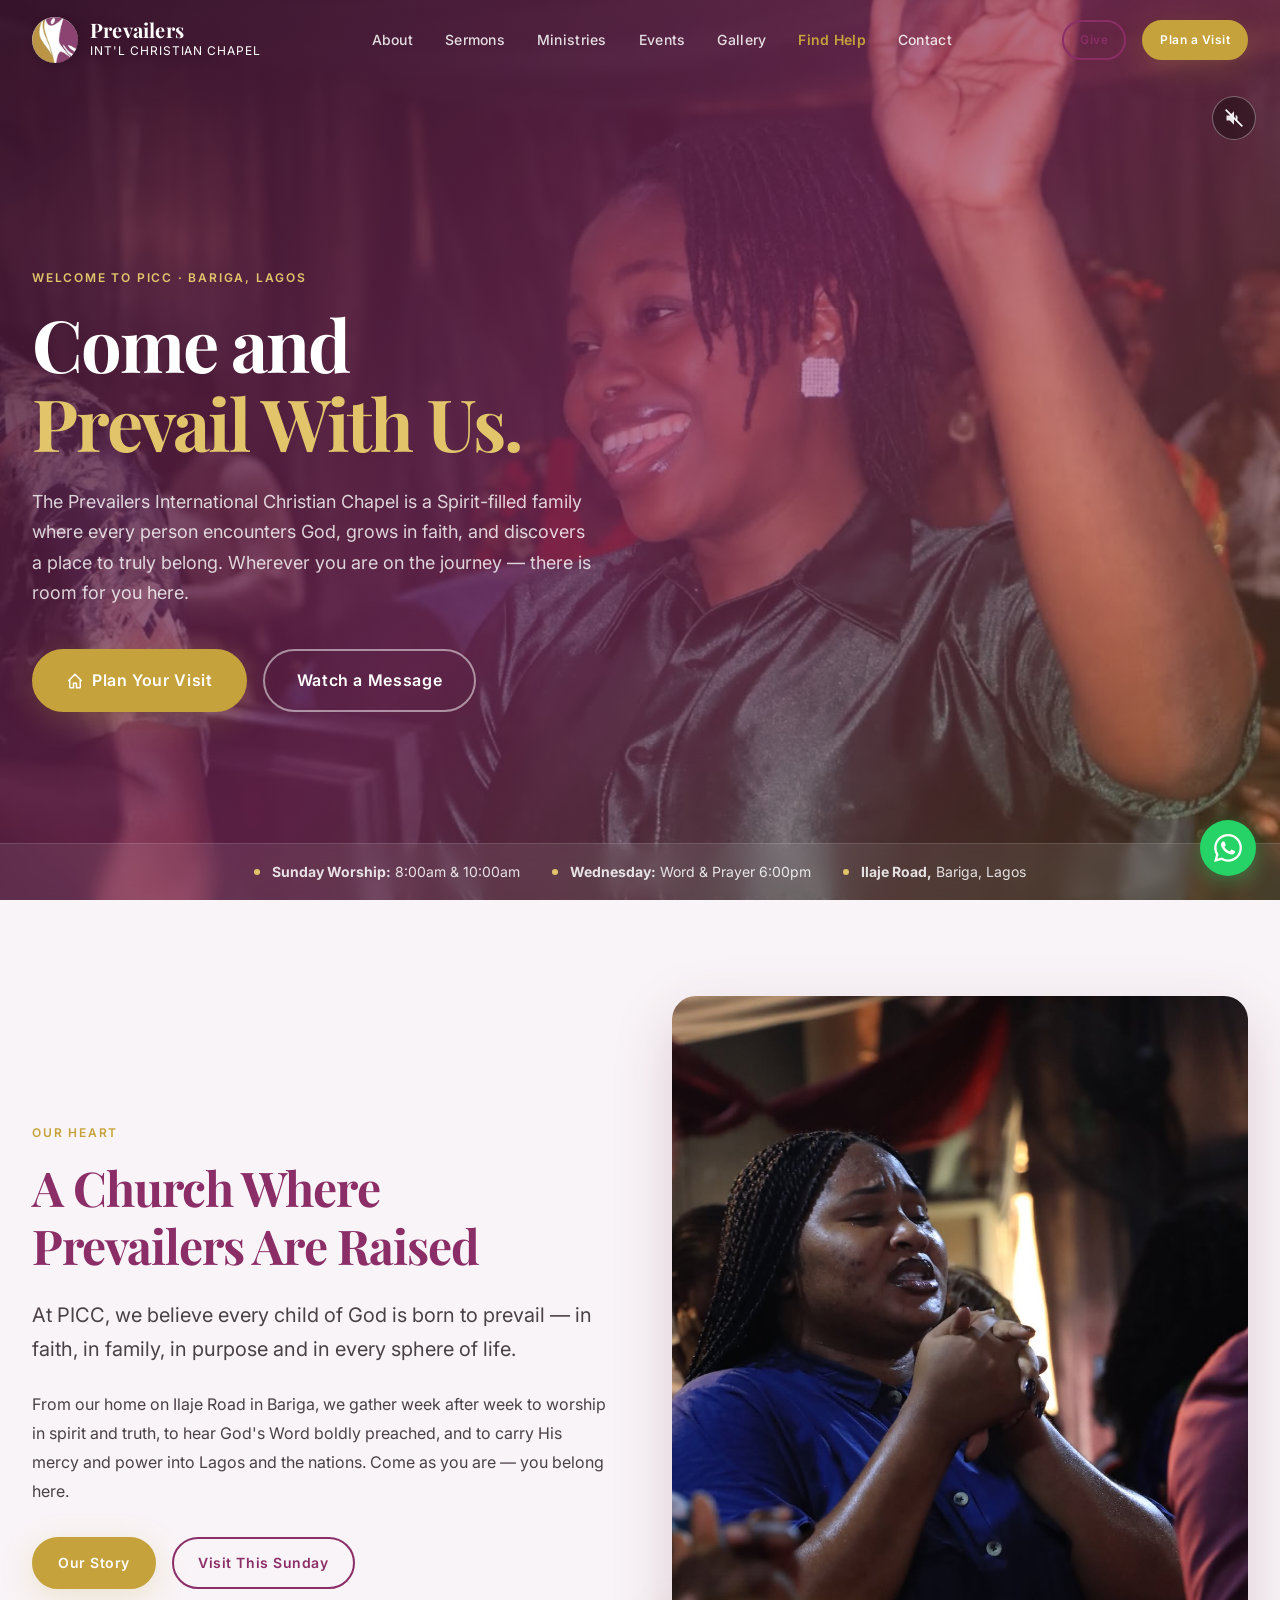
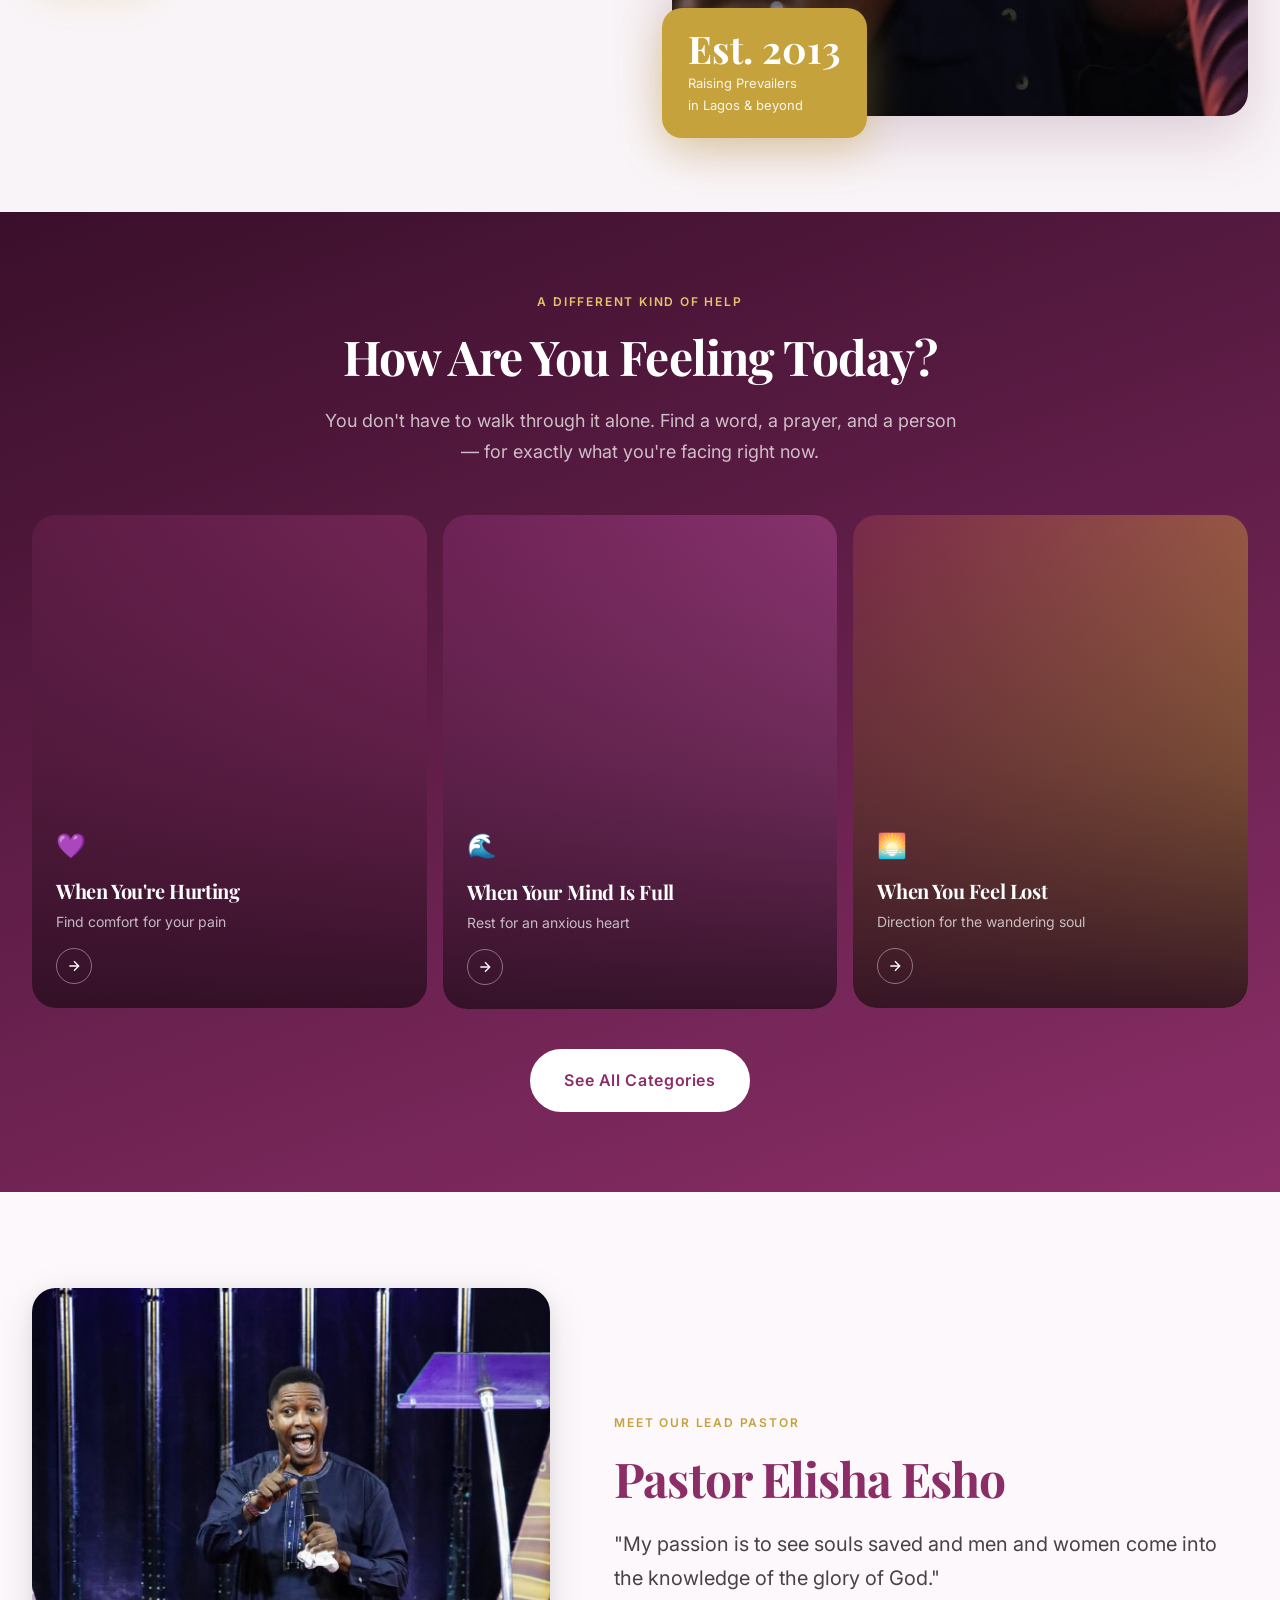
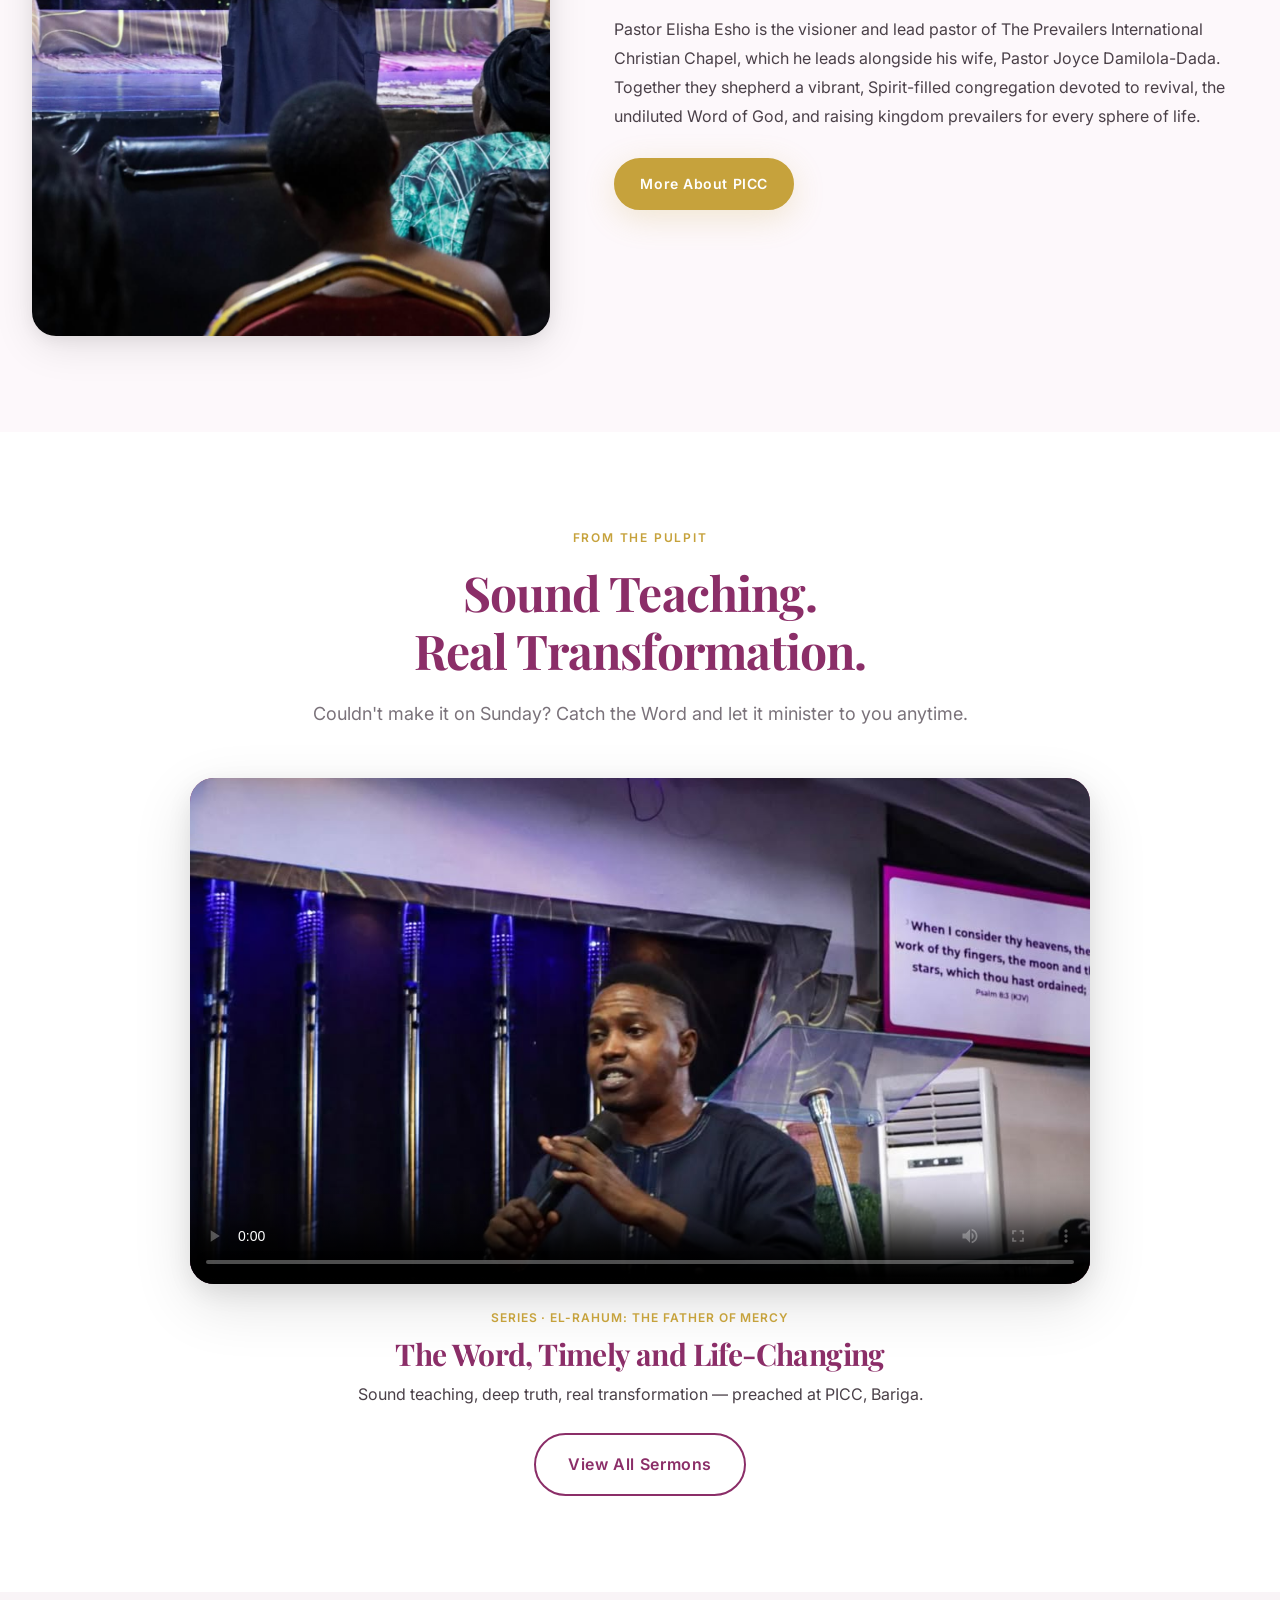
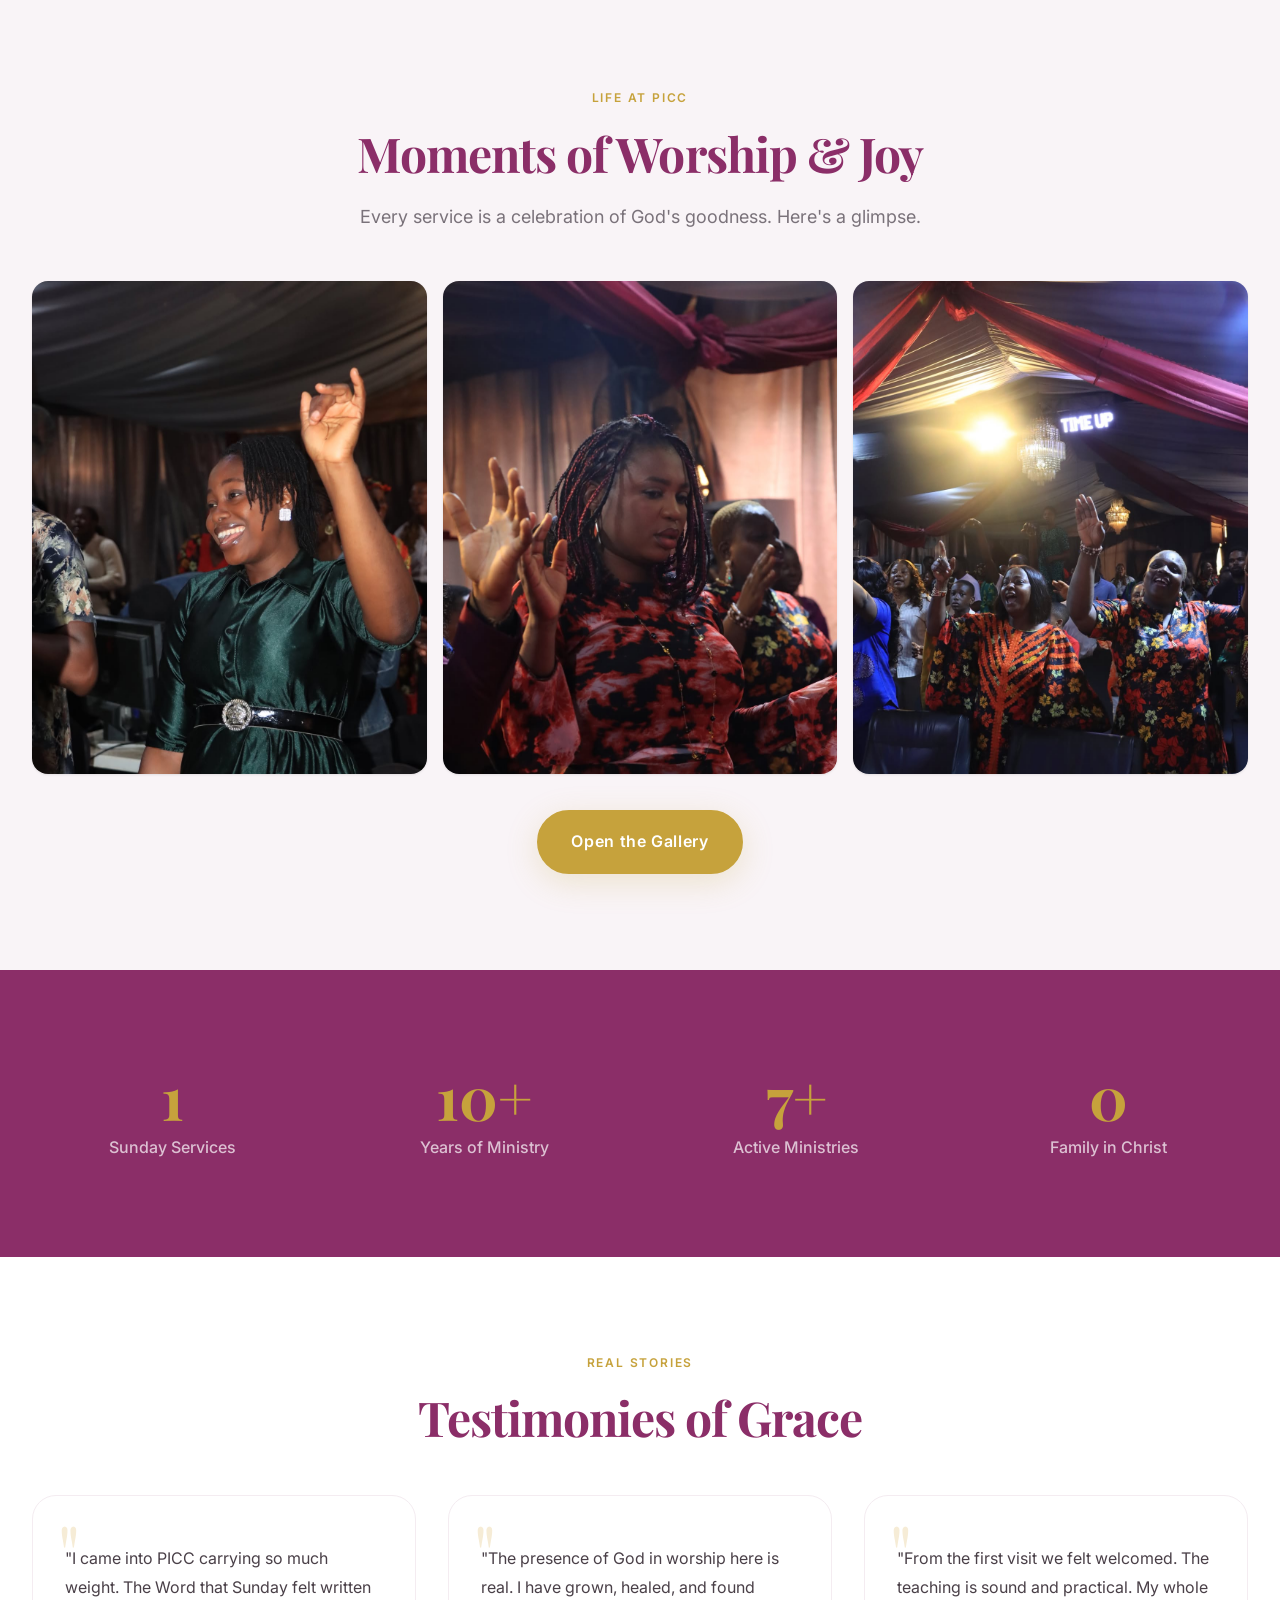
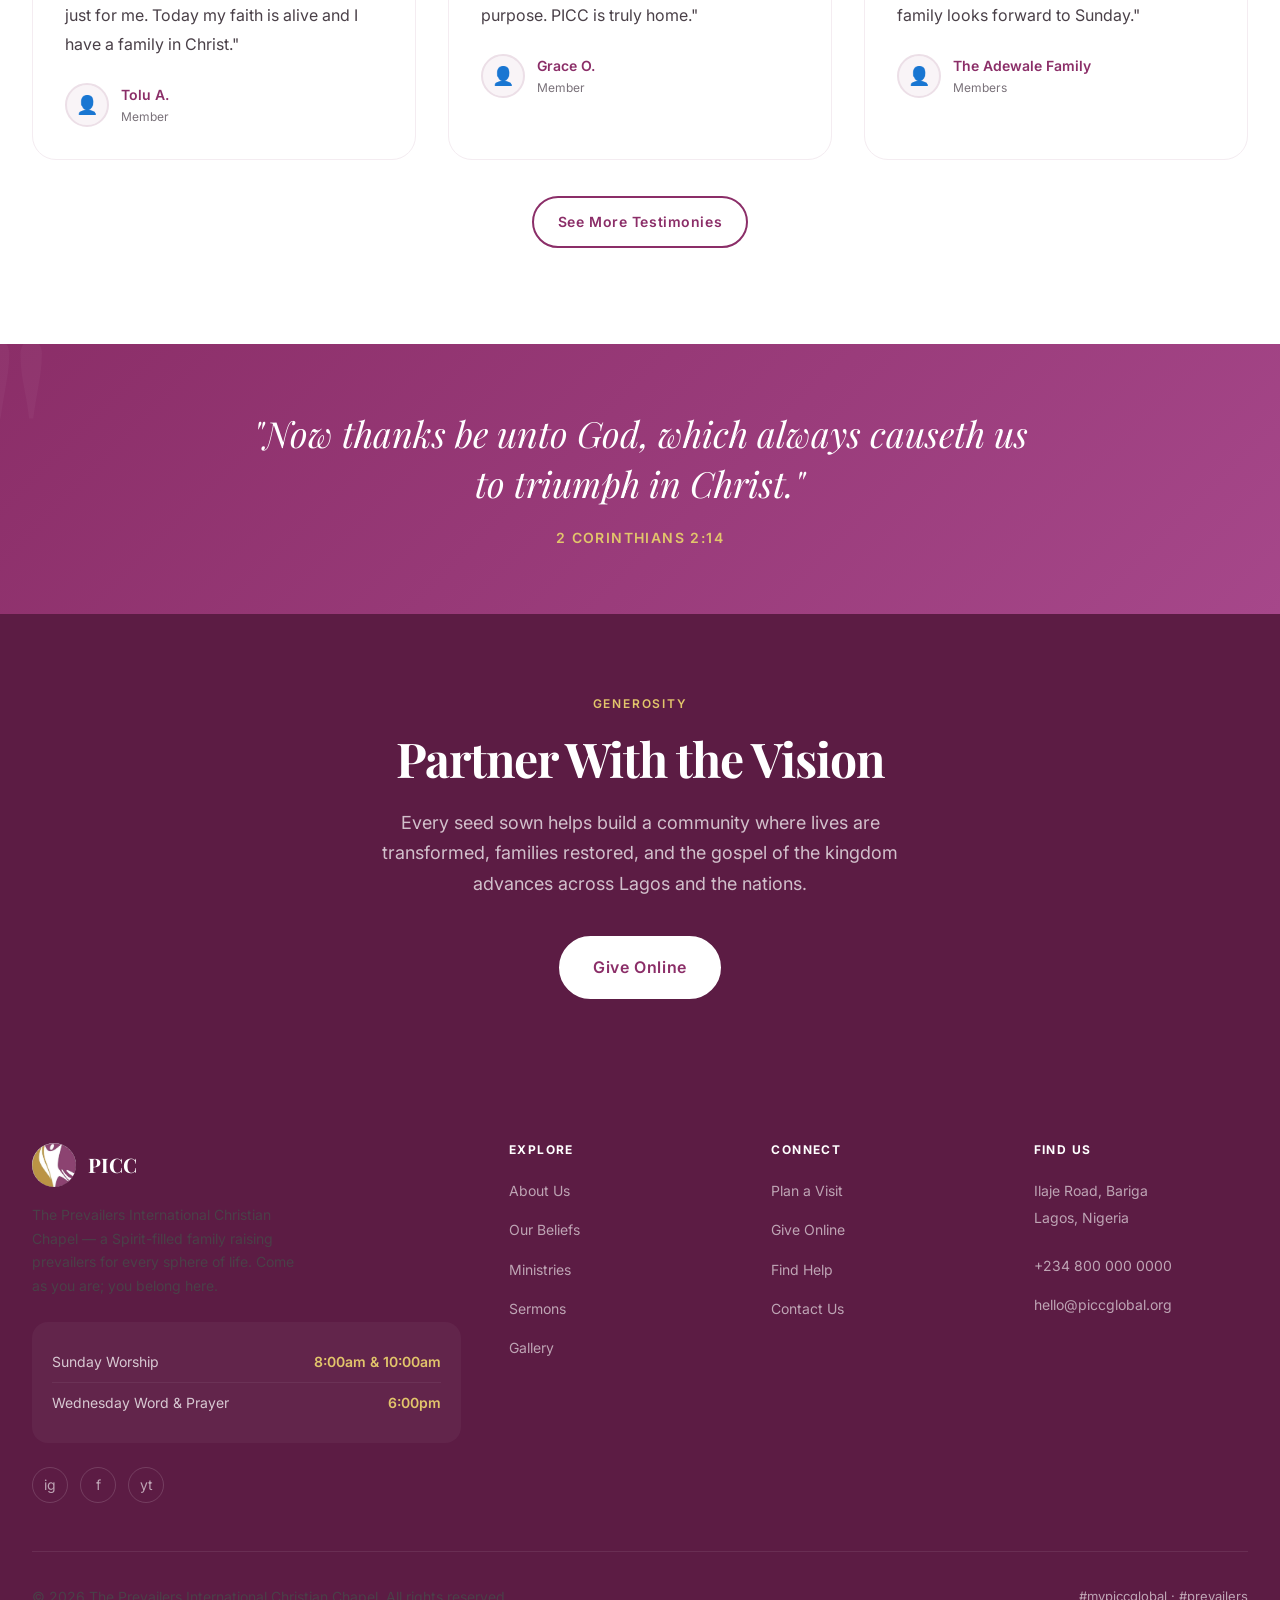
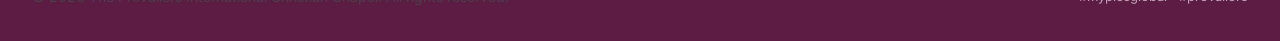
==== index.html @ 8c32b677 "Build PICC website: video landing, gallery, mobile-first, logo branding" ====
<!DOCTYPE html>
<html lang="en">
<head>
  <meta charset="UTF-8" />
  <meta name="viewport" content="width=device-width, initial-scale=1.0" />
  <meta name="description" content="The Prevailers International Christian Chapel (PICC) — a charismatic, Spirit-filled family church on Ilaje Road, Bariga, Lagos. Led by Pastor Elisha Esho. Come and prevail with us this Sunday." />
  <meta property="og:title" content="The Prevailers International Christian Chapel (PICC)" />
  <meta property="og:description" content="Home of Kings and Queens — a place to encounter God, grow in faith, and belong. Ilaje Road, Bariga, Lagos." />
  <meta property="og:type" content="website" />
  <title>The Prevailers International Christian Chapel (PICC) — Home</title>
  <link rel="icon" type="image/png" sizes="32x32" href="assets/img/favicon-32.png" />
  <link rel="apple-touch-icon" href="assets/img/favicon-180.png" />
  <link rel="preconnect" href="https://fonts.googleapis.com" />
  <link rel="preconnect" href="https://fonts.gstatic.com" crossorigin />
  <link href="https://fonts.googleapis.com/css2?family=Playfair+Display:ital,wght@0,700;0,800;1,700&family=Inter:wght@400;500;600&display=swap" rel="stylesheet" />
  <link rel="stylesheet" href="css/style.css" />
</head>
<body>

  <!-- NAVIGATION -->
  <nav class="nav nav--transparent" id="main-nav" data-transparent="true">
    <div class="nav__inner">
      <a href="index.html" class="nav__logo">
        <img src="assets/img/logo.jpg" alt="PICC logo" class="nav__logo-img" />
        <div>
          <div class="nav__logo-text">Prevailers</div>
          <div class="nav__logo-sub">Int'l Christian Chapel</div>
        </div>
      </a>
      <ul class="nav__links">
        <li><a href="about.html" class="nav__link">About</a></li>
        <li><a href="sermons.html" class="nav__link">Sermons</a></li>
        <li><a href="ministries.html" class="nav__link">Ministries</a></li>
        <li><a href="events.html" class="nav__link">Events</a></li>
        <li><a href="gallery.html" class="nav__link">Gallery</a></li>
        <li><a href="find-help.html" class="nav__link nav__link--find-help">Find Help</a></li>
        <li><a href="contact.html" class="nav__link">Contact</a></li>
      </ul>
      <div class="nav__actions">
        <a href="give.html" class="btn btn--secondary btn--sm">Give</a>
        <a href="plan-visit.html" class="btn btn--primary btn--sm">Plan a Visit</a>
        <button class="nav__menu-btn" id="menu-btn" aria-label="Open menu">
          <span></span><span></span><span></span>
        </button>
      </div>
    </div>
  </nav>

  <div class="mobile-nav" id="mobile-nav">
    <button class="mobile-nav__close" id="mobile-nav-close">✕</button>
    <ul class="mobile-nav__links">
      <li><a href="index.html" class="mobile-nav__link">Home</a></li>
      <li><a href="about.html" class="mobile-nav__link">About</a></li>
      <li><a href="sermons.html" class="mobile-nav__link">Sermons</a></li>
      <li><a href="ministries.html" class="mobile-nav__link">Ministries</a></li>
      <li><a href="events.html" class="mobile-nav__link">Events</a></li>
      <li><a href="gallery.html" class="mobile-nav__link">Gallery</a></li>
      <li><a href="find-help.html" class="mobile-nav__link mobile-nav__link--find-help">Find Help</a></li>
      <li><a href="plan-visit.html" class="mobile-nav__link">Plan a Visit</a></li>
      <li><a href="give.html" class="mobile-nav__link">Give</a></li>
      <li><a href="contact.html" class="mobile-nav__link">Contact</a></li>
    </ul>
  </div>

  <main>

    <!-- HERO — Video landing -->
    <section class="hero">
      <div class="hero__bg hero__bg--video">
        <video class="hero__video" autoplay muted loop playsinline poster="assets/img/praise-1.jpg">
          <source src="assets/video/landing.mp4" type="video/mp4" />
        </video>
      </div>

      <button class="hero__sound" id="hero-sound" aria-label="Unmute video">
        <svg data-icon="off" viewBox="0 0 24 24"><path d="M3 9v6h4l5 5V4L7 9H3zm13.5 3a4.5 4.5 0 00-2.5-4v8a4.5 4.5 0 002.5-4z" opacity=".9"/><line x1="2" y1="2" x2="22" y2="22" stroke="currentColor" stroke-width="2"/></svg>
        <svg data-icon="on" viewBox="0 0 24 24" style="display:none"><path d="M3 9v6h4l5 5V4L7 9H3zm13.5 3a4.5 4.5 0 00-2.5-4v8a4.5 4.5 0 002.5-4zM14 3.23v2.06c2.89.86 5 3.54 5 6.71s-2.11 5.85-5 6.71v2.06c4.01-.91 7-4.49 7-8.77s-2.99-7.86-7-8.77z"/></svg>
      </button>

      <div class="hero__content">
        <span class="hero__label animate-fade-up">Welcome to PICC · Bariga, Lagos</span>
        <h1 class="hero__title animate-fade-up animate-fade-up--delay-1">
          Come and
          <span>Prevail With Us.</span>
        </h1>
        <p class="hero__subtitle animate-fade-up animate-fade-up--delay-2">
          The Prevailers International Christian Chapel is a Spirit-filled family where every
          person encounters God, grows in faith, and discovers a place to truly belong.
          Wherever you are on the journey — there is room for you here.
        </p>
        <div class="hero__actions animate-fade-up animate-fade-up--delay-3">
          <a href="plan-visit.html" class="btn btn--primary btn--lg">
            <svg viewBox="0 0 24 24" fill="none" stroke="currentColor" stroke-width="2"><path d="M3 12l9-9 9 9M5 10v10a1 1 0 001 1h4v-6h4v6h4a1 1 0 001-1V10"/></svg>
            Plan Your Visit
          </a>
          <a href="sermons.html" class="btn btn--ghost btn--lg">Watch a Message</a>
        </div>
      </div>

      <div class="service-bar" style="position: absolute; bottom:0; left:0; right:0;">
        <div class="service-bar__inner">
          <div class="service-bar__item">
            <div class="service-bar__dot"></div>
            <span><strong>Sunday Worship:</strong> 8:00am &amp; 10:00am</span>
          </div>
          <div class="service-bar__item">
            <div class="service-bar__dot"></div>
            <span><strong>Wednesday:</strong> Word &amp; Prayer 6:00pm</span>
          </div>
          <div class="service-bar__item">
            <div class="service-bar__dot"></div>
            <span><strong>Ilaje Road,</strong> Bariga, Lagos</span>
          </div>
        </div>
      </div>
    </section>

    <!-- WELCOME -->
    <section class="section section--warm">
      <div class="container">
        <div class="stack-mobile" style="display: grid; grid-template-columns: 1fr 1fr; gap: 64px; align-items: center;">
          <div class="reveal">
            <span class="section-header__label">Our Heart</span>
            <h2 style="margin-bottom: 24px;">A Church Where<br>Prevailers Are Raised</h2>
            <p class="text-lead" style="margin-bottom: 24px;">
              At PICC, we believe every child of God is born to prevail — in faith, in family,
              in purpose and in every sphere of life.
            </p>
            <p style="margin-bottom: 32px;">
              From our home on Ilaje Road in Bariga, we gather week after week to worship in
              spirit and truth, to hear God's Word boldly preached, and to carry His mercy and
              power into Lagos and the nations. Come as you are — you belong here.
            </p>
            <div style="display:flex; gap: 16px; flex-wrap:wrap;">
              <a href="about.html" class="btn btn--primary">Our Story</a>
              <a href="plan-visit.html" class="btn btn--secondary">Visit This Sunday</a>
            </div>
          </div>

          <div class="reveal" style="position: relative;">
            <img src="assets/img/worship-1.jpg" alt="PICC congregation in worship"
                 style="width:100%; aspect-ratio:4/5; object-fit:cover; object-position:center 20%; border-radius:24px; box-shadow: 0 20px 60px rgba(92,28,68,0.18);" />
            <div style="
              position: absolute; bottom: -22px; left: -10px;
              background: var(--color-accent);
              border-radius: 20px;
              padding: 22px 26px;
              box-shadow: 0 12px 40px rgba(198,162,60,0.4);
            ">
              <div style="font-family:'Playfair Display',serif; font-size:38px; font-weight:700; color:white; line-height:1;">Est. 2013</div>
              <div style="font-size:13px; color:rgba(255,255,255,0.9); margin-top:4px;">Raising Prevailers<br>in Lagos &amp; beyond</div>
            </div>
          </div>
        </div>
      </div>
    </section>

    <!-- FIND HELP teaser -->
    <section class="section" style="background: linear-gradient(160deg, #3A0F2B 0%, #8B2E68 100%); padding: 80px 0;">
      <div class="container">
        <div style="text-align:center; max-width: 640px; margin: 0 auto 48px;">
          <span class="section-header__label" style="color: var(--color-accent-light);">A Different Kind of Help</span>
          <h2 style="color:white; margin-bottom:20px;">How Are You Feeling Today?</h2>
          <p style="color:rgba(255,255,255,0.72); font-size:18px; line-height:1.7;">
            You don't have to walk through it alone. Find a word, a prayer, and a person —
            for exactly what you're facing right now.
          </p>
        </div>
        <div style="display:grid; grid-template-columns: repeat(3, 1fr); gap:16px; margin-bottom:40px;" class="stack-mobile">
          <a href="find-help.html#hurting" class="help-card" style="text-decoration:none;">
            <div class="help-card__bg" style="background: linear-gradient(135deg, #5C1C44 0%, #8B2E68 100%);"></div>
            <div class="help-card__overlay"></div>
            <div class="help-card__content">
              <span class="help-card__icon">💜</span>
              <h3 class="help-card__title">When You're Hurting</h3>
              <p class="help-card__sub">Find comfort for your pain</p>
              <div class="help-card__arrow"><svg viewBox="0 0 24 24" stroke-width="2"><line x1="5" y1="12" x2="19" y2="12"/><polyline points="12 5 19 12 12 19"/></svg></div>
            </div>
          </a>
          <a href="find-help.html#overwhelmed" class="help-card" style="text-decoration:none;">
            <div class="help-card__bg" style="background: linear-gradient(135deg, #6E2255 0%, #A6478A 100%);"></div>
            <div class="help-card__overlay"></div>
            <div class="help-card__content">
              <span class="help-card__icon">🌊</span>
              <h3 class="help-card__title">When Your Mind Is Full</h3>
              <p class="help-card__sub">Rest for an anxious heart</p>
              <div class="help-card__arrow"><svg viewBox="0 0 24 24" stroke-width="2"><line x1="5" y1="12" x2="19" y2="12"/><polyline points="12 5 19 12 12 19"/></svg></div>
            </div>
          </a>
          <a href="find-help.html#lost" class="help-card" style="text-decoration:none;">
            <div class="help-card__bg" style="background: linear-gradient(135deg, #7A2A4A 0%, #C6A23C 120%);"></div>
            <div class="help-card__overlay"></div>
            <div class="help-card__content">
              <span class="help-card__icon">🌅</span>
              <h3 class="help-card__title">When You Feel Lost</h3>
              <p class="help-card__sub">Direction for the wandering soul</p>
              <div class="help-card__arrow"><svg viewBox="0 0 24 24" stroke-width="2"><line x1="5" y1="12" x2="19" y2="12"/><polyline points="12 5 19 12 12 19"/></svg></div>
            </div>
          </a>
        </div>
        <div style="text-align:center;"><a href="find-help.html" class="btn btn--white btn--lg">See All Categories</a></div>
      </div>
    </section>

    <!-- MEET THE PASTOR -->
    <section class="section section--cream">
      <div class="container">
        <div class="stack-mobile" style="display:grid; grid-template-columns: 0.9fr 1.1fr; gap:64px; align-items:center;">
          <div class="reveal">
            <img src="assets/img/pastor-1.jpg" alt="Pastor Elisha Esho preaching at PICC" class="pastor-feature__photo" />
          </div>
          <div class="reveal">
            <span class="section-header__label">Meet Our Lead Pastor</span>
            <h2 style="margin-bottom:20px;">Pastor Elisha Esho</h2>
            <p class="text-lead" style="margin-bottom:20px;">
              "My passion is to see souls saved and men and women come into the knowledge of the
              glory of God."
            </p>
            <p style="margin-bottom:28px;">
              Pastor Elisha Esho is the visioner and lead pastor of The Prevailers International
              Christian Chapel, which he leads alongside his wife, Pastor Joyce Damilola-Dada.
              Together they shepherd a vibrant, Spirit-filled congregation devoted to revival,
              the undiluted Word of God, and raising kingdom prevailers for every sphere of life.
            </p>
            <a href="about.html" class="btn btn--primary">More About PICC</a>
          </div>
        </div>
      </div>
    </section>

    <!-- LATEST SERMON -->
    <section class="section">
      <div class="container">
        <div class="section-header section-header--center reveal">
          <span class="section-header__label">From the Pulpit</span>
          <h2 class="section-header__title">Sound Teaching.<br>Real Transformation.</h2>
          <p class="section-header__desc">Couldn't make it on Sunday? Catch the Word and let it minister to you anytime.</p>
        </div>
        <div class="reveal" style="max-width:900px; margin:0 auto;">
          <div class="video-embed" style="margin-bottom:24px;">
            <video controls playsinline poster="assets/img/pastor-3.jpg" style="width:100%;height:100%;object-fit:cover;">
              <source src="assets/video/teaching.mp4" type="video/mp4" />
            </video>
          </div>
          <div style="text-align:center;">
            <div class="sermon-card__series" style="margin-bottom:8px;">Series · El-Rahum: The Father of Mercy</div>
            <h3 style="margin-bottom:8px;">The Word, Timely and Life-Changing</h3>
            <p style="margin-bottom:24px;">Sound teaching, deep truth, real transformation — preached at PICC, Bariga.</p>
            <a href="sermons.html" class="btn btn--secondary btn--lg">View All Sermons</a>
          </div>
        </div>
      </div>
    </section>

    <!-- GALLERY teaser -->
    <section class="section section--warm">
      <div class="container">
        <div class="section-header section-header--center reveal">
          <span class="section-header__label">Life at PICC</span>
          <h2 class="section-header__title">Moments of Worship &amp; Joy</h2>
          <p class="section-header__desc">Every service is a celebration of God's goodness. Here's a glimpse.</p>
        </div>
        <div class="gallery-grid reveal">
          <div class="gallery-item"><img src="assets/img/praise-1.jpg" alt="Praise and dancing at PICC" /><div class="gallery-item__overlay"><span class="gallery-item__caption">Show me your dancing steps 💃</span></div></div>
          <div class="gallery-item"><img src="assets/img/worship-2.jpg" alt="Heartfelt worship at PICC" /><div class="gallery-item__overlay"><span class="gallery-item__caption">Receive our worship, O Lord 🙌</span></div></div>
          <div class="gallery-item"><img src="assets/img/praise-2.jpg" alt="Joyful celebration at PICC" /><div class="gallery-item__overlay"><span class="gallery-item__caption">We came to celebrate His goodness 🔥</span></div></div>
        </div>
        <div style="text-align:center; margin-top:36px;" class="reveal">
          <a href="gallery.html" class="btn btn--primary btn--lg">Open the Gallery</a>
        </div>
      </div>
    </section>

    <!-- STATS -->
    <section class="section" style="background: var(--color-primary); padding: 64px 0;">
      <div class="container">
        <div class="grid grid-4">
          <div class="stat-card reveal"><div class="stat-card__number" data-count="2" data-suffix="">2</div><div class="stat-card__label" style="color:rgba(255,255,255,0.7);">Sunday Services</div></div>
          <div class="stat-card reveal"><div class="stat-card__number" data-count="12" data-suffix="+">12+</div><div class="stat-card__label" style="color:rgba(255,255,255,0.7);">Years of Ministry</div></div>
          <div class="stat-card reveal"><div class="stat-card__number" data-count="8" data-suffix="+">8+</div><div class="stat-card__label" style="color:rgba(255,255,255,0.7);">Active Ministries</div></div>
          <div class="stat-card reveal"><div class="stat-card__number" data-count="1" data-suffix="">1</div><div class="stat-card__label" style="color:rgba(255,255,255,0.7);">Family in Christ</div></div>
        </div>
      </div>
    </section>

    <!-- TESTIMONIES -->
    <section class="section">
      <div class="container">
        <div class="section-header section-header--center reveal">
          <span class="section-header__label">Real Stories</span>
          <h2 class="section-header__title">Testimonies of Grace</h2>
        </div>
        <div class="grid grid-3 reveal">
          <div class="testimonial">
            <p class="testimonial__text">"I came into PICC carrying so much weight. The Word that Sunday felt written just for me. Today my faith is alive and I have a family in Christ."</p>
            <div class="testimonial__author"><div class="testimonial__avatar-placeholder">👤</div><div><div class="testimonial__name">Tolu A.</div><div class="testimonial__role">Member</div></div></div>
          </div>
          <div class="testimonial">
            <p class="testimonial__text">"The presence of God in worship here is real. I have grown, healed, and found purpose. PICC is truly home."</p>
            <div class="testimonial__author"><div class="testimonial__avatar-placeholder">👤</div><div><div class="testimonial__name">Grace O.</div><div class="testimonial__role">Member</div></div></div>
          </div>
          <div class="testimonial">
            <p class="testimonial__text">"From the first visit we felt welcomed. The teaching is sound and practical. My whole family looks forward to Sunday."</p>
            <div class="testimonial__author"><div class="testimonial__avatar-placeholder">👤</div><div><div class="testimonial__name">The Adewale Family</div><div class="testimonial__role">Members</div></div></div>
          </div>
        </div>
        <div style="text-align:center; margin-top:36px;" class="reveal">
          <a href="gallery.html#testimonies" class="btn btn--secondary">See More Testimonies</a>
        </div>
      </div>
    </section>

    <!-- SCRIPTURE BANNER -->
    <div class="scripture-banner">
      <p class="scripture-banner__text">"Now thanks be unto God, which always causeth us to triumph in Christ."</p>
      <p class="scripture-banner__ref">2 Corinthians 2:14</p>
    </div>

    <!-- GIVE -->
    <section class="section" style="background: var(--color-primary-dark); padding: 80px 0; text-align:center;">
      <div class="container">
        <div class="reveal" style="max-width:560px; margin:0 auto;">
          <span class="section-header__label" style="color:var(--color-accent-light);">Generosity</span>
          <h2 style="color:white; margin-bottom:20px;">Partner With the Vision</h2>
          <p style="color:rgba(255,255,255,0.72); font-size:18px; line-height:1.7; margin-bottom:36px;">
            Every seed sown helps build a community where lives are transformed, families restored,
            and the gospel of the kingdom advances across Lagos and the nations.
          </p>
          <a href="give.html" class="btn btn--white btn--lg">Give Online</a>
        </div>
      </div>
    </section>

  </main>

  <!-- FOOTER -->
  <footer class="footer">
    <div class="container">
      <div class="footer__grid">
        <div class="footer__brand">
          <a href="index.html" class="footer__logo">
            <img src="assets/img/logo.jpg" alt="PICC logo" class="footer__logo-img" />
            <span class="footer__logo-name">PICC</span>
          </a>
          <p class="footer__tagline">The Prevailers International Christian Chapel — a Spirit-filled family raising prevailers for every sphere of life. Come as you are; you belong here.</p>
          <div class="footer__service-times">
            <div class="footer__service-time"><span>Sunday Worship</span><span>8:00am &amp; 10:00am</span></div>
            <div class="footer__service-time"><span>Wednesday Word &amp; Prayer</span><span>6:00pm</span></div>
          </div>
          <div class="footer__socials mt-6">
            <a href="https://www.instagram.com/explore/locations/101768171449928/" target="_blank" rel="noopener" class="footer__social" aria-label="Instagram">ig</a>
            <a href="https://www.facebook.com/groups/1836412196507492/" target="_blank" rel="noopener" class="footer__social" aria-label="Facebook">f</a>
            <a href="#" class="footer__social" aria-label="YouTube">yt</a>
          </div>
        </div>
        <div>
          <h4 class="footer__col-title">Explore</h4>
          <ul class="footer__links">
            <li><a href="about.html" class="footer__link">About Us</a></li>
            <li><a href="beliefs.html" class="footer__link">Our Beliefs</a></li>
            <li><a href="ministries.html" class="footer__link">Ministries</a></li>
            <li><a href="sermons.html" class="footer__link">Sermons</a></li>
            <li><a href="gallery.html" class="footer__link">Gallery</a></li>
          </ul>
        </div>
        <div>
          <h4 class="footer__col-title">Connect</h4>
          <ul class="footer__links">
            <li><a href="plan-visit.html" class="footer__link">Plan a Visit</a></li>
            <li><a href="give.html" class="footer__link">Give Online</a></li>
            <li><a href="find-help.html" class="footer__link">Find Help</a></li>
            <li><a href="contact.html" class="footer__link">Contact Us</a></li>
          </ul>
        </div>
        <div>
          <h4 class="footer__col-title">Find Us</h4>
          <ul class="footer__links">
            <li><span class="footer__link" style="cursor:default;color:rgba(255,255,255,0.6);">Ilaje Road, Bariga<br>Lagos, Nigeria</span></li>
            <li style="margin-top:8px;"><a href="tel:+2348000000000" class="footer__link">+234 800 000 0000</a></li>
            <li><a href="mailto:hello@piccglobal.org" class="footer__link">hello@piccglobal.org</a></li>
          </ul>
        </div>
      </div>
      <div class="footer__bottom">
        <p>© 2026 The Prevailers International Christian Chapel. All rights reserved.</p>
        <div style="display:flex;gap:16px;"><span class="footer__link" style="font-size:13px;">#mypiccglobal · #prevailers</span></div>
      </div>
    </div>
  </footer>

  <a href="https://wa.me/2348000000000" class="whatsapp-float" target="_blank" rel="noopener" aria-label="Chat on WhatsApp">
    <svg viewBox="0 0 24 24" xmlns="http://www.w3.org/2000/svg"><path d="M17.472 14.382c-.297-.149-1.758-.867-2.03-.967-.273-.099-.471-.148-.67.15-.197.297-.767.966-.94 1.164-.173.199-.347.223-.644.075-.297-.15-1.255-.463-2.39-1.475-.883-.788-1.48-1.761-1.653-2.059-.173-.297-.018-.458.13-.606.134-.133.298-.347.446-.52.149-.174.198-.298.298-.497.099-.198.05-.371-.025-.52-.075-.149-.669-1.612-.916-2.207-.242-.579-.487-.5-.669-.51-.173-.008-.371-.01-.57-.01-.198 0-.52.074-.792.372-.272.297-1.04 1.016-1.04 2.479 0 1.462 1.065 2.875 1.213 3.074.149.198 2.096 3.2 5.077 4.487.709.306 1.262.489 1.694.625.712.227 1.36.195 1.871.118.571-.085 1.758-.719 2.006-1.413.248-.694.248-1.289.173-1.413-.074-.124-.272-.198-.57-.347m-5.421 7.403h-.004a9.87 9.87 0 01-5.031-1.378l-.361-.214-3.741.982.998-3.648-.235-.374a9.86 9.86 0 01-1.51-5.26c.001-5.45 4.436-9.884 9.888-9.884 2.64 0 5.122 1.03 6.988 2.898a9.825 9.825 0 012.893 6.994c-.003 5.45-4.437 9.884-9.885 9.884m8.413-18.297A11.815 11.815 0 0012.05 0C5.495 0 .16 5.335.157 11.892c0 2.096.547 4.142 1.588 5.945L.057 24l6.305-1.654a11.882 11.882 0 005.683 1.448h.005c6.554 0 11.89-5.335 11.893-11.893a11.821 11.821 0 00-3.48-8.413z"/></svg>
  </a>

  <script src="js/main.js"></script>
</body>
</html>
---- css/style.css ----
/* ==========================================================================
   CHURCH WEBSITE — MASTER STYLESHEET
   Design System: Clean, Modern, Emotionally Warm, Spiritually Grounded
   ========================================================================== */

/* --------------------------------------------------------------------------
   1. DESIGN TOKENS (CSS VARIABLES)
   -------------------------------------------------------------------------- */
:root {
  /* Primary Palette — Logo: Royal Plum/Magenta & Warm Gold */
  --color-primary:       #8B2E68;
  --color-primary-dark:  #5C1C44;
  --color-primary-light: #A6478A;
  --color-accent:        #C6A23C;
  --color-accent-light:  #E2C56B;
  --color-accent-subtle: #F6ECD6;

  /* Neutrals */
  --color-warm:          #F9F4F7;
  --color-cream:         #FDF8FB;
  --color-white:         #FFFFFF;
  --color-text:          #221820;
  --color-text-soft:     #4A4048;
  --color-muted:         #7A727A;
  --color-border:        #ECDFE7;
  --color-border-light:  #F4ECF1;

  /* Emotional UI Colors */
  --color-calm:          #4A7FA5;
  --color-hope:          #7BA05B;
  --color-gentle:        #9E7BB5;

  /* Typography */
  --font-heading:        'Playfair Display', Georgia, serif;
  --font-body:           'Inter', -apple-system, BlinkMacSystemFont, sans-serif;
  --font-label:          'Inter', sans-serif;

  /* Type Scale */
  --text-xs:   0.75rem;
  --text-sm:   0.875rem;
  --text-base: 1rem;
  --text-lg:   1.125rem;
  --text-xl:   1.25rem;
  --text-2xl:  1.5rem;
  --text-3xl:  1.875rem;
  --text-4xl:  2.25rem;
  --text-5xl:  3rem;
  --text-6xl:  3.75rem;
  --text-7xl:  4.5rem;

  /* Spacing */
  --space-1:   0.25rem;
  --space-2:   0.5rem;
  --space-3:   0.75rem;
  --space-4:   1rem;
  --space-5:   1.25rem;
  --space-6:   1.5rem;
  --space-8:   2rem;
  --space-10:  2.5rem;
  --space-12:  3rem;
  --space-16:  4rem;
  --space-20:  5rem;
  --space-24:  6rem;
  --space-32:  8rem;
  --space-40:  10rem;

  /* Border Radius */
  --radius-sm:   4px;
  --radius-md:   8px;
  --radius-lg:   16px;
  --radius-xl:   24px;
  --radius-2xl:  32px;
  --radius-full: 9999px;

  /* Shadows */
  --shadow-sm:  0 1px 3px rgba(0,0,0,0.06), 0 1px 2px rgba(0,0,0,0.04);
  --shadow-md:  0 4px 16px rgba(0,0,0,0.08), 0 2px 6px rgba(0,0,0,0.05);
  --shadow-lg:  0 10px 40px rgba(0,0,0,0.10), 0 4px 16px rgba(0,0,0,0.06);
  --shadow-xl:  0 20px 60px rgba(0,0,0,0.12), 0 8px 24px rgba(0,0,0,0.08);
  --shadow-warm: 0 8px 32px rgba(198, 162, 60, 0.22);

  /* Transitions */
  --transition-fast:   150ms ease;
  --transition-base:   250ms ease;
  --transition-slow:   400ms ease;
  --transition-smooth: 600ms cubic-bezier(0.4, 0, 0.2, 1);

  /* Layout */
  --max-width:       1280px;
  --content-width:   900px;
  --nav-height:      80px;
  --section-padding: var(--space-24) var(--space-8);
}

/* --------------------------------------------------------------------------
   2. RESET & BASE
   -------------------------------------------------------------------------- */
*, *::before, *::after {
  box-sizing: border-box;
  margin: 0;
  padding: 0;
}

html {
  font-size: 16px;
  scroll-behavior: smooth;
  -webkit-font-smoothing: antialiased;
  -moz-osx-font-smoothing: grayscale;
  text-rendering: optimizeLegibility;
}

body {
  font-family: var(--font-body);
  font-size: var(--text-base);
  color: var(--color-text);
  background-color: var(--color-white);
  line-height: 1.7;
  overflow-x: hidden;
}

img {
  max-width: 100%;
  height: auto;
  display: block;
}

a {
  color: inherit;
  text-decoration: none;
}

ul, ol { list-style: none; }

button {
  font-family: inherit;
  cursor: pointer;
  border: none;
  background: none;
}

input, textarea, select {
  font-family: inherit;
  font-size: inherit;
}

/* --------------------------------------------------------------------------
   3. TYPOGRAPHY
   -------------------------------------------------------------------------- */
h1, h2, h3, h4, h5, h6 {
  font-family: var(--font-heading);
  font-weight: 700;
  line-height: 1.2;
  color: var(--color-primary);
  letter-spacing: -0.02em;
}

h1 { font-size: clamp(var(--text-4xl), 6vw, var(--text-7xl)); }
h2 { font-size: clamp(var(--text-3xl), 4vw, var(--text-5xl)); }
h3 { font-size: clamp(var(--text-2xl), 3vw, var(--text-3xl)); }
h4 { font-size: var(--text-xl); }
h5 { font-size: var(--text-lg); }
h6 { font-size: var(--text-base); }

p {
  color: var(--color-text-soft);
  line-height: 1.8;
}

.text-lead {
  font-size: var(--text-xl);
  color: var(--color-text-soft);
  line-height: 1.7;
  font-weight: 400;
}

.text-label {
  font-family: var(--font-label);
  font-size: var(--text-xs);
  font-weight: 600;
  letter-spacing: 0.12em;
  text-transform: uppercase;
  color: var(--color-accent);
}

blockquote {
  font-family: var(--font-heading);
  font-size: var(--text-2xl);
  font-style: italic;
  color: var(--color-primary);
  line-height: 1.5;
  border-left: 3px solid var(--color-accent);
  padding-left: var(--space-6);
}

/* --------------------------------------------------------------------------
   4. LAYOUT UTILITIES
   -------------------------------------------------------------------------- */
.container {
  width: 100%;
  max-width: var(--max-width);
  margin-left: auto;
  margin-right: auto;
  padding-left: var(--space-8);
  padding-right: var(--space-8);
}

.container--narrow {
  max-width: var(--content-width);
}

.container--wide {
  max-width: 1440px;
}

.section {
  padding: var(--space-24) 0;
}

.section--lg {
  padding: var(--space-32) 0;
}

.section--sm {
  padding: var(--space-16) 0;
}

.section--warm {
  background-color: var(--color-warm);
}

.section--cream {
  background-color: var(--color-cream);
}

.section--dark {
  background-color: var(--color-primary);
  color: var(--color-white);
}

.section--dark h1,
.section--dark h2,
.section--dark h3,
.section--dark h4 {
  color: var(--color-white);
}

.section--dark p {
  color: rgba(255,255,255,0.75);
}

.grid {
  display: grid;
  gap: var(--space-8);
}

.grid-2 { grid-template-columns: repeat(2, 1fr); }
.grid-3 { grid-template-columns: repeat(3, 1fr); }
.grid-4 { grid-template-columns: repeat(4, 1fr); }

.flex { display: flex; }
.flex-center { display: flex; align-items: center; justify-content: center; }
.flex-between { display: flex; align-items: center; justify-content: space-between; }
.flex-col { display: flex; flex-direction: column; }

.text-center { text-align: center; }
.text-left { text-align: left; }
.text-right { text-align: right; }

.gap-2 { gap: var(--space-2); }
.gap-4 { gap: var(--space-4); }
.gap-6 { gap: var(--space-6); }
.gap-8 { gap: var(--space-8); }

/* --------------------------------------------------------------------------
   5. NAVIGATION
   -------------------------------------------------------------------------- */
.nav {
  position: fixed;
  top: 0;
  left: 0;
  right: 0;
  z-index: 1000;
  height: var(--nav-height);
  display: flex;
  align-items: center;
  transition: background var(--transition-slow), box-shadow var(--transition-slow);
}

.nav--transparent {
  background: transparent;
}

.nav--scrolled {
  background: rgba(255, 255, 255, 0.96);
  backdrop-filter: blur(12px);
  -webkit-backdrop-filter: blur(12px);
  box-shadow: 0 1px 0 rgba(0,0,0,0.06);
}

.nav__inner {
  width: 100%;
  max-width: var(--max-width);
  margin: 0 auto;
  padding: 0 var(--space-8);
  display: flex;
  align-items: center;
  justify-content: space-between;
}

.nav__logo {
  display: flex;
  align-items: center;
  gap: var(--space-3);
  text-decoration: none;
}

.nav__logo-mark {
  width: 40px;
  height: 40px;
  background: var(--color-accent);
  border-radius: var(--radius-md);
  display: flex;
  align-items: center;
  justify-content: center;
  color: white;
  font-size: var(--text-lg);
}

.nav__logo-text {
  font-family: var(--font-heading);
  font-size: var(--text-xl);
  font-weight: 700;
  color: var(--color-primary);
  line-height: 1.1;
}

.nav__logo-sub {
  font-family: var(--font-body);
  font-size: var(--text-xs);
  color: var(--color-muted);
  font-weight: 400;
  letter-spacing: 0.08em;
  text-transform: uppercase;
}

.nav--transparent .nav__logo-text,
.nav--transparent .nav__logo-sub {
  color: white;
}

.nav__links {
  display: flex;
  align-items: center;
  gap: var(--space-8);
}

.nav__link {
  font-size: var(--text-sm);
  font-weight: 500;
  color: var(--color-text);
  letter-spacing: 0.02em;
  transition: color var(--transition-fast);
  position: relative;
}

.nav--transparent .nav__link {
  color: rgba(255,255,255,0.85);
}

.nav__link:hover,
.nav__link--active {
  color: var(--color-accent);
}

.nav--transparent .nav__link:hover {
  color: white;
}

.nav__link--find-help {
  color: var(--color-accent) !important;
  font-weight: 600;
}

.nav__actions {
  display: flex;
  align-items: center;
  gap: var(--space-4);
}

.nav__menu-btn {
  display: none;
  flex-direction: column;
  gap: 5px;
  padding: var(--space-2);
  cursor: pointer;
}

.nav__menu-btn span {
  display: block;
  width: 24px;
  height: 2px;
  background: var(--color-primary);
  transition: transform var(--transition-base), opacity var(--transition-fast);
  border-radius: 2px;
}

.nav--transparent .nav__menu-btn span {
  background: white;
}

/* Mobile Nav Overlay */
.mobile-nav {
  position: fixed;
  inset: 0;
  z-index: 999;
  background: var(--color-primary);
  display: flex;
  flex-direction: column;
  align-items: center;
  justify-content: center;
  opacity: 0;
  pointer-events: none;
  transition: opacity var(--transition-smooth);
}

.mobile-nav--open {
  opacity: 1;
  pointer-events: all;
}

.mobile-nav__close {
  position: absolute;
  top: var(--space-6);
  right: var(--space-8);
  color: white;
  font-size: var(--text-2xl);
  cursor: pointer;
}

.mobile-nav__links {
  display: flex;
  flex-direction: column;
  align-items: center;
  gap: var(--space-6);
  text-align: center;
}

.mobile-nav__link {
  font-family: var(--font-heading);
  font-size: var(--text-3xl);
  color: rgba(255,255,255,0.85);
  font-weight: 700;
  transition: color var(--transition-fast);
}

.mobile-nav__link:hover { color: var(--color-accent); }

.mobile-nav__link--find-help {
  color: var(--color-accent-light);
}

/* --------------------------------------------------------------------------
   6. BUTTONS & CTAs
   -------------------------------------------------------------------------- */
.btn {
  display: inline-flex;
  align-items: center;
  justify-content: center;
  gap: var(--space-2);
  font-family: var(--font-body);
  font-size: var(--text-sm);
  font-weight: 600;
  letter-spacing: 0.04em;
  padding: var(--space-3) var(--space-6);
  border-radius: var(--radius-full);
  transition: all var(--transition-base);
  cursor: pointer;
  border: 2px solid transparent;
  text-decoration: none;
  white-space: nowrap;
}

.btn--primary {
  background: var(--color-accent);
  color: white;
  border-color: var(--color-accent);
  box-shadow: var(--shadow-warm);
}

.btn--primary:hover {
  background: var(--color-accent-light);
  border-color: var(--color-accent-light);
  transform: translateY(-1px);
  box-shadow: 0 12px 40px rgba(198, 162, 60, 0.32);
}

.btn--secondary {
  background: transparent;
  color: var(--color-primary);
  border-color: var(--color-primary);
}

.btn--secondary:hover {
  background: var(--color-primary);
  color: white;
  transform: translateY(-1px);
}

.btn--ghost {
  background: transparent;
  color: white;
  border-color: rgba(255,255,255,0.5);
}

.btn--ghost:hover {
  background: rgba(255,255,255,0.1);
  border-color: white;
}

.btn--white {
  background: white;
  color: var(--color-primary);
  border-color: white;
}

.btn--white:hover {
  background: var(--color-warm);
  transform: translateY(-1px);
}

.btn--lg {
  font-size: var(--text-base);
  padding: var(--space-4) var(--space-8);
}

.btn--sm {
  font-size: var(--text-xs);
  padding: var(--space-2) var(--space-4);
}

.btn--full { width: 100%; }

.btn svg {
  width: 18px;
  height: 18px;
  flex-shrink: 0;
}

/* Floating WhatsApp button */
.whatsapp-float {
  position: fixed;
  bottom: var(--space-6);
  right: var(--space-6);
  z-index: 900;
  width: 56px;
  height: 56px;
  background: #25D366;
  border-radius: var(--radius-full);
  display: flex;
  align-items: center;
  justify-content: center;
  box-shadow: 0 4px 20px rgba(37, 211, 102, 0.4);
  transition: transform var(--transition-base), box-shadow var(--transition-base);
  text-decoration: none;
}

.whatsapp-float:hover {
  transform: scale(1.1);
  box-shadow: 0 8px 32px rgba(37, 211, 102, 0.5);
}

.whatsapp-float svg {
  width: 28px;
  height: 28px;
  fill: white;
}

/* --------------------------------------------------------------------------
   7. HERO SECTIONS
   -------------------------------------------------------------------------- */
.hero {
  position: relative;
  min-height: 100vh;
  display: flex;
  align-items: center;
  overflow: hidden;
}

.hero__bg {
  position: absolute;
  inset: 0;
  background-size: cover;
  background-position: center;
  background-repeat: no-repeat;
}

.hero__bg::after {
  content: '';
  position: absolute;
  inset: 0;
  background: linear-gradient(
    135deg,
    rgba(60, 20, 46, 0.86) 0%,
    rgba(139, 46, 104, 0.62) 50%,
    rgba(198, 162, 60, 0.24) 100%
  );
}

/* Gradient background fallback (no image) */
.hero__bg--gradient {
  background: linear-gradient(135deg, var(--color-primary) 0%, var(--color-primary-light) 60%, #2E6B8A 100%);
}

.hero__bg--gradient::after {
  background: none;
}

.hero__content {
  position: relative;
  z-index: 2;
  width: 100%;
  max-width: var(--max-width);
  margin: 0 auto;
  padding: calc(var(--nav-height) + var(--space-16)) var(--space-8) var(--space-16);
}

.hero__label {
  font-family: var(--font-label);
  font-size: var(--text-xs);
  font-weight: 600;
  letter-spacing: 0.15em;
  text-transform: uppercase;
  color: var(--color-accent-light);
  margin-bottom: var(--space-4);
  display: block;
}

.hero__title {
  font-family: var(--font-heading);
  font-size: clamp(var(--text-4xl), 6vw, var(--text-7xl));
  font-weight: 700;
  color: white;
  line-height: 1.1;
  letter-spacing: -0.03em;
  margin-bottom: var(--space-6);
  max-width: 800px;
}

.hero__title span {
  color: var(--color-accent-light);
  display: block;
}

.hero__subtitle {
  font-size: var(--text-lg);
  color: rgba(255,255,255,0.80);
  line-height: 1.7;
  margin-bottom: var(--space-10);
  max-width: 560px;
}

.hero__actions {
  display: flex;
  flex-wrap: wrap;
  gap: var(--space-4);
  align-items: center;
}

.hero__scroll {
  position: absolute;
  bottom: var(--space-8);
  left: 50%;
  transform: translateX(-50%);
  z-index: 2;
  display: flex;
  flex-direction: column;
  align-items: center;
  gap: var(--space-2);
  color: rgba(255,255,255,0.5);
  font-size: var(--text-xs);
  letter-spacing: 0.1em;
  text-transform: uppercase;
  animation: scrollBounce 2s ease-in-out infinite;
}

.hero__scroll-line {
  width: 1px;
  height: 48px;
  background: linear-gradient(to bottom, rgba(255,255,255,0.5), transparent);
}

@keyframes scrollBounce {
  0%, 100% { transform: translateX(-50%) translateY(0); }
  50% { transform: translateX(-50%) translateY(6px); }
}

/* Service times bar */
.service-bar {
  background: rgba(255,255,255,0.08);
  backdrop-filter: blur(8px);
  border-top: 1px solid rgba(255,255,255,0.12);
  padding: var(--space-4) var(--space-8);
  position: relative;
  z-index: 2;
}

.service-bar__inner {
  max-width: var(--max-width);
  margin: 0 auto;
  display: flex;
  flex-wrap: wrap;
  align-items: center;
  justify-content: center;
  gap: var(--space-8);
}

.service-bar__item {
  display: flex;
  align-items: center;
  gap: var(--space-3);
  color: rgba(255,255,255,0.85);
  font-size: var(--text-sm);
}

.service-bar__dot {
  width: 6px;
  height: 6px;
  border-radius: var(--radius-full);
  background: var(--color-accent-light);
  flex-shrink: 0;
}

/* Page hero (shorter, for inner pages) */
.page-hero {
  padding: calc(var(--nav-height) + var(--space-16)) var(--space-8) var(--space-16);
  background: linear-gradient(135deg, var(--color-primary) 0%, var(--color-primary-light) 100%);
  text-align: center;
  position: relative;
  overflow: hidden;
}

.page-hero::before {
  content: '';
  position: absolute;
  top: -50%;
  right: -20%;
  width: 600px;
  height: 600px;
  background: radial-gradient(circle, rgba(201,145,61,0.12) 0%, transparent 70%);
  pointer-events: none;
}

.page-hero__label {
  font-family: var(--font-label);
  font-size: var(--text-xs);
  font-weight: 600;
  letter-spacing: 0.15em;
  text-transform: uppercase;
  color: var(--color-accent-light);
  margin-bottom: var(--space-4);
  display: block;
}

.page-hero__title {
  color: white;
  margin-bottom: var(--space-5);
}

.page-hero__subtitle {
  color: rgba(255,255,255,0.75);
  font-size: var(--text-lg);
  max-width: 600px;
  margin: 0 auto;
  line-height: 1.7;
}

/* --------------------------------------------------------------------------
   8. SECTION HEADERS
   -------------------------------------------------------------------------- */
.section-header {
  margin-bottom: var(--space-12);
}

.section-header--center {
  text-align: center;
  max-width: 680px;
  margin-left: auto;
  margin-right: auto;
}

.section-header__label {
  display: block;
  font-family: var(--font-label);
  font-size: var(--text-xs);
  font-weight: 600;
  letter-spacing: 0.15em;
  text-transform: uppercase;
  color: var(--color-accent);
  margin-bottom: var(--space-4);
}

.section-header__title {
  margin-bottom: var(--space-5);
}

.section-header__desc {
  font-size: var(--text-lg);
  color: var(--color-muted);
  line-height: 1.7;
}

/* --------------------------------------------------------------------------
   9. CARDS
   -------------------------------------------------------------------------- */
.card {
  background: white;
  border-radius: var(--radius-xl);
  overflow: hidden;
  transition: transform var(--transition-base), box-shadow var(--transition-base);
  border: 1px solid var(--color-border-light);
}

.card:hover {
  transform: translateY(-4px);
  box-shadow: var(--shadow-lg);
}

.card__image {
  width: 100%;
  aspect-ratio: 16/9;
  object-fit: cover;
  background: var(--color-warm);
}

.card__image-placeholder {
  width: 100%;
  aspect-ratio: 16/9;
  background: linear-gradient(135deg, var(--color-warm) 0%, var(--color-border) 100%);
  display: flex;
  align-items: center;
  justify-content: center;
  color: var(--color-muted);
  font-size: var(--text-sm);
}

.card__body {
  padding: var(--space-6);
}

.card__label {
  font-family: var(--font-label);
  font-size: var(--text-xs);
  font-weight: 600;
  letter-spacing: 0.1em;
  text-transform: uppercase;
  color: var(--color-accent);
  margin-bottom: var(--space-2);
  display: block;
}

.card__title {
  font-size: var(--text-xl);
  font-family: var(--font-heading);
  font-weight: 700;
  color: var(--color-primary);
  margin-bottom: var(--space-3);
  line-height: 1.3;
}

.card__text {
  font-size: var(--text-sm);
  color: var(--color-muted);
  line-height: 1.7;
  margin-bottom: var(--space-5);
}

.card__meta {
  font-size: var(--text-xs);
  color: var(--color-muted);
  display: flex;
  align-items: center;
  gap: var(--space-4);
}

/* Sermon Card */
.sermon-card {
  background: white;
  border-radius: var(--radius-xl);
  overflow: hidden;
  border: 1px solid var(--color-border-light);
  transition: transform var(--transition-base), box-shadow var(--transition-base);
}

.sermon-card:hover { transform: translateY(-4px); box-shadow: var(--shadow-lg); }

.sermon-card__thumb {
  position: relative;
  aspect-ratio: 16/9;
  background: var(--color-primary);
  overflow: hidden;
}

.sermon-card__thumb img {
  width: 100%;
  height: 100%;
  object-fit: cover;
  opacity: 0.7;
  transition: opacity var(--transition-base);
}

.sermon-card:hover .sermon-card__thumb img { opacity: 0.9; }

.sermon-card__play {
  position: absolute;
  inset: 0;
  display: flex;
  align-items: center;
  justify-content: center;
  z-index: 2;
}

.sermon-card__play-btn {
  width: 56px;
  height: 56px;
  background: rgba(255,255,255,0.95);
  border-radius: var(--radius-full);
  display: flex;
  align-items: center;
  justify-content: center;
  transition: transform var(--transition-base);
  box-shadow: 0 4px 20px rgba(0,0,0,0.2);
}

.sermon-card:hover .sermon-card__play-btn { transform: scale(1.1); }

.sermon-card__play-btn svg { fill: var(--color-primary); margin-left: 3px; }

.sermon-card__body { padding: var(--space-5); }

.sermon-card__series {
  font-size: var(--text-xs);
  color: var(--color-accent);
  font-weight: 600;
  letter-spacing: 0.08em;
  text-transform: uppercase;
  margin-bottom: var(--space-2);
}

.sermon-card__title {
  font-family: var(--font-heading);
  font-size: var(--text-lg);
  color: var(--color-primary);
  font-weight: 700;
  margin-bottom: var(--space-2);
  line-height: 1.35;
}

.sermon-card__speaker {
  font-size: var(--text-sm);
  color: var(--color-muted);
}

/* Help Card (Find Help page) */
.help-card {
  position: relative;
  border-radius: var(--radius-xl);
  overflow: hidden;
  cursor: pointer;
  aspect-ratio: 4/5;
  display: flex;
  flex-direction: column;
  justify-content: flex-end;
  transition: transform var(--transition-base), box-shadow var(--transition-base);
}

.help-card:hover {
  transform: translateY(-6px);
  box-shadow: var(--shadow-xl);
}

.help-card__bg {
  position: absolute;
  inset: 0;
  background-size: cover;
  background-position: center;
  transition: transform var(--transition-smooth);
}

.help-card:hover .help-card__bg {
  transform: scale(1.04);
}

.help-card__overlay {
  position: absolute;
  inset: 0;
  background: linear-gradient(
    to top,
    rgba(45, 14, 34, 0.92) 0%,
    rgba(45, 14, 34, 0.4) 50%,
    transparent 100%
  );
}

.help-card__content {
  position: relative;
  z-index: 2;
  padding: var(--space-6);
}

.help-card__icon {
  font-size: var(--text-2xl);
  margin-bottom: var(--space-3);
  display: block;
}

.help-card__title {
  font-family: var(--font-heading);
  font-size: var(--text-xl);
  color: white;
  font-weight: 700;
  margin-bottom: var(--space-2);
  line-height: 1.25;
}

.help-card__sub {
  font-size: var(--text-sm);
  color: rgba(255,255,255,0.7);
  line-height: 1.5;
}

.help-card__arrow {
  width: 36px;
  height: 36px;
  border-radius: var(--radius-full);
  border: 1.5px solid rgba(255,255,255,0.4);
  display: flex;
  align-items: center;
  justify-content: center;
  margin-top: var(--space-4);
  transition: background var(--transition-base), border-color var(--transition-base);
}

.help-card:hover .help-card__arrow {
  background: var(--color-accent);
  border-color: var(--color-accent);
}

.help-card__arrow svg {
  width: 16px;
  height: 16px;
  stroke: white;
  fill: none;
}

/* Ministry Card */
.ministry-card {
  background: white;
  border-radius: var(--radius-xl);
  padding: var(--space-8);
  border: 1px solid var(--color-border-light);
  transition: all var(--transition-base);
  position: relative;
  overflow: hidden;
}

.ministry-card::before {
  content: '';
  position: absolute;
  top: 0;
  left: 0;
  right: 0;
  height: 3px;
  background: var(--color-accent);
  transform: scaleX(0);
  transform-origin: left;
  transition: transform var(--transition-smooth);
}

.ministry-card:hover::before { transform: scaleX(1); }

.ministry-card:hover {
  transform: translateY(-4px);
  box-shadow: var(--shadow-lg);
}

.ministry-card__icon {
  width: 56px;
  height: 56px;
  border-radius: var(--radius-lg);
  background: var(--color-accent-subtle);
  display: flex;
  align-items: center;
  justify-content: center;
  font-size: var(--text-2xl);
  margin-bottom: var(--space-5);
}

.ministry-card__title {
  font-family: var(--font-heading);
  font-size: var(--text-xl);
  color: var(--color-primary);
  margin-bottom: var(--space-3);
}

.ministry-card__desc {
  font-size: var(--text-sm);
  color: var(--color-muted);
  line-height: 1.7;
}

/* Team Card */
.team-card {
  text-align: center;
}

.team-card__photo {
  width: 120px;
  height: 120px;
  border-radius: var(--radius-full);
  object-fit: cover;
  margin: 0 auto var(--space-4);
  background: var(--color-warm);
  border: 3px solid var(--color-border);
}

.team-card__photo-placeholder {
  width: 120px;
  height: 120px;
  border-radius: var(--radius-full);
  background: linear-gradient(135deg, var(--color-warm), var(--color-border));
  margin: 0 auto var(--space-4);
  display: flex;
  align-items: center;
  justify-content: center;
  color: var(--color-muted);
  font-size: var(--text-3xl);
}

.team-card__name {
  font-family: var(--font-heading);
  font-size: var(--text-xl);
  color: var(--color-primary);
  margin-bottom: var(--space-1);
}

.team-card__role {
  font-size: var(--text-sm);
  color: var(--color-accent);
  font-weight: 600;
  text-transform: uppercase;
  letter-spacing: 0.08em;
  margin-bottom: var(--space-3);
}

.team-card__bio {
  font-size: var(--text-sm);
  color: var(--color-muted);
  line-height: 1.7;
}

/* Stat Card */
.stat-card {
  text-align: center;
  padding: var(--space-8);
}

.stat-card__number {
  font-family: var(--font-heading);
  font-size: var(--text-6xl);
  font-weight: 700;
  color: var(--color-accent);
  line-height: 1;
  margin-bottom: var(--space-2);
}

.stat-card__label {
  font-size: var(--text-base);
  color: var(--color-text-soft);
  font-weight: 500;
}

/* Event Card */
.event-card {
  display: flex;
  gap: var(--space-5);
  padding: var(--space-5);
  background: white;
  border-radius: var(--radius-xl);
  border: 1px solid var(--color-border-light);
  transition: all var(--transition-base);
}

.event-card:hover {
  box-shadow: var(--shadow-md);
  transform: translateX(4px);
}

.event-card__date {
  flex-shrink: 0;
  width: 60px;
  text-align: center;
  background: var(--color-accent-subtle);
  border-radius: var(--radius-md);
  padding: var(--space-3) var(--space-2);
  display: flex;
  flex-direction: column;
  align-items: center;
  justify-content: center;
}

.event-card__day {
  font-family: var(--font-heading);
  font-size: var(--text-3xl);
  font-weight: 700;
  color: var(--color-accent);
  line-height: 1;
}

.event-card__month {
  font-size: var(--text-xs);
  font-weight: 600;
  text-transform: uppercase;
  color: var(--color-accent);
  letter-spacing: 0.08em;
  margin-top: var(--space-1);
}

.event-card__body { flex: 1; }

.event-card__title {
  font-family: var(--font-heading);
  font-size: var(--text-lg);
  color: var(--color-primary);
  margin-bottom: var(--space-2);
  font-weight: 700;
}

.event-card__meta {
  font-size: var(--text-sm);
  color: var(--color-muted);
  display: flex;
  flex-wrap: wrap;
  gap: var(--space-3);
}

/* --------------------------------------------------------------------------
   10. FORMS
   -------------------------------------------------------------------------- */
.form-group {
  margin-bottom: var(--space-5);
}

.form-label {
  display: block;
  font-size: var(--text-sm);
  font-weight: 600;
  color: var(--color-text);
  margin-bottom: var(--space-2);
}

.form-hint {
  font-size: var(--text-xs);
  color: var(--color-muted);
  margin-top: var(--space-1);
}

.form-input,
.form-select,
.form-textarea {
  width: 100%;
  padding: var(--space-3) var(--space-4);
  border: 1.5px solid var(--color-border);
  border-radius: var(--radius-md);
  font-size: var(--text-base);
  color: var(--color-text);
  background: white;
  transition: border-color var(--transition-fast), box-shadow var(--transition-fast);
  outline: none;
  appearance: none;
}

.form-input:focus,
.form-select:focus,
.form-textarea:focus {
  border-color: var(--color-primary);
  box-shadow: 0 0 0 3px rgba(139, 46, 104, 0.12);
}

.form-input::placeholder,
.form-textarea::placeholder {
  color: var(--color-muted);
}

.form-textarea {
  resize: vertical;
  min-height: 140px;
  line-height: 1.7;
}

.form-select {
  background-image: url("data:image/svg+xml,%3Csvg xmlns='http://www.w3.org/2000/svg' width='16' height='16' viewBox='0 0 24 24' fill='none' stroke='%237A7A7A' stroke-width='2'%3E%3Cpath d='M6 9l6 6 6-6'/%3E%3C/svg%3E");
  background-repeat: no-repeat;
  background-position: right var(--space-3) center;
  padding-right: var(--space-10);
}

.form-row {
  display: grid;
  grid-template-columns: 1fr 1fr;
  gap: var(--space-4);
}

.form-check {
  display: flex;
  align-items: flex-start;
  gap: var(--space-3);
  cursor: pointer;
}

.form-check input[type="checkbox"] {
  width: 18px;
  height: 18px;
  flex-shrink: 0;
  margin-top: 2px;
  accent-color: var(--color-accent);
}

.form-check__label {
  font-size: var(--text-sm);
  color: var(--color-text-soft);
  line-height: 1.5;
}

/* Prayer Request Form */
.prayer-form {
  background: white;
  border-radius: var(--radius-2xl);
  padding: var(--space-10);
  box-shadow: var(--shadow-lg);
  border: 1px solid var(--color-border-light);
}

/* --------------------------------------------------------------------------
   11. GIVE PAGE — GIVING TIERS
   -------------------------------------------------------------------------- */
.giving-options {
  display: grid;
  grid-template-columns: repeat(4, 1fr);
  gap: var(--space-4);
  margin-bottom: var(--space-6);
}

.giving-amount {
  padding: var(--space-5) var(--space-4);
  border: 2px solid var(--color-border);
  border-radius: var(--radius-lg);
  text-align: center;
  cursor: pointer;
  transition: all var(--transition-fast);
  background: white;
}

.giving-amount:hover,
.giving-amount--active {
  border-color: var(--color-accent);
  background: var(--color-accent-subtle);
}

.giving-amount__value {
  font-family: var(--font-heading);
  font-size: var(--text-2xl);
  color: var(--color-primary);
  font-weight: 700;
}

.giving-amount__label {
  font-size: var(--text-xs);
  color: var(--color-muted);
  margin-top: var(--space-1);
}

/* --------------------------------------------------------------------------
   12. FIND HELP PAGE
   -------------------------------------------------------------------------- */
.find-help-hero {
  min-height: 60vh;
  background: linear-gradient(160deg, #3A0F2B 0%, #8B2E68 45%, #5C1C44 100%);
  display: flex;
  align-items: center;
  justify-content: center;
  text-align: center;
  padding: calc(var(--nav-height) + var(--space-16)) var(--space-8) var(--space-16);
  position: relative;
  overflow: hidden;
}

.find-help-hero::before {
  content: '';
  position: absolute;
  inset: 0;
  background: radial-gradient(ellipse at center, rgba(201,145,61,0.08) 0%, transparent 70%);
  pointer-events: none;
}

.find-help-hero::after {
  content: '';
  position: absolute;
  bottom: 0;
  left: 0;
  right: 0;
  height: 80px;
  background: linear-gradient(to bottom, transparent, var(--color-white));
}

.find-help-hero__content {
  position: relative;
  z-index: 2;
  max-width: 640px;
}

.find-help-hero__eyebrow {
  display: inline-flex;
  align-items: center;
  gap: var(--space-2);
  background: rgba(201,145,61,0.15);
  border: 1px solid rgba(201,145,61,0.3);
  border-radius: var(--radius-full);
  padding: var(--space-2) var(--space-4);
  font-size: var(--text-xs);
  font-weight: 600;
  letter-spacing: 0.1em;
  text-transform: uppercase;
  color: var(--color-accent-light);
  margin-bottom: var(--space-6);
}

.find-help-hero__title {
  font-family: var(--font-heading);
  font-size: clamp(var(--text-4xl), 5vw, var(--text-6xl));
  color: white;
  font-weight: 700;
  line-height: 1.1;
  margin-bottom: var(--space-5);
}

.find-help-hero__sub {
  font-size: var(--text-lg);
  color: rgba(255,255,255,0.70);
  line-height: 1.7;
  max-width: 480px;
  margin: 0 auto;
}

.help-grid {
  display: grid;
  grid-template-columns: repeat(3, 1fr);
  gap: var(--space-5);
}

/* Sub-options list inside help detail */
.help-suboptions {
  display: grid;
  grid-template-columns: repeat(2, 1fr);
  gap: var(--space-3);
  margin: var(--space-8) 0;
}

.help-suboption {
  padding: var(--space-4) var(--space-5);
  background: var(--color-warm);
  border-radius: var(--radius-lg);
  border: 1.5px solid var(--color-border);
  cursor: pointer;
  transition: all var(--transition-fast);
  font-size: var(--text-sm);
  color: var(--color-text-soft);
  font-weight: 500;
  line-height: 1.4;
}

.help-suboption:hover {
  border-color: var(--color-accent);
  background: var(--color-accent-subtle);
  color: var(--color-primary);
}

/* Help detail page */
.help-detail {
  max-width: 800px;
  margin: 0 auto;
  padding: var(--space-16) var(--space-8);
}

.help-detail__heading {
  font-size: clamp(var(--text-3xl), 4vw, var(--text-5xl));
  color: var(--color-primary);
  margin-bottom: var(--space-5);
}

.help-detail__prayer {
  background: linear-gradient(135deg, var(--color-warm) 0%, var(--color-accent-subtle) 100%);
  border-radius: var(--radius-xl);
  padding: var(--space-8) var(--space-10);
  border-left: 4px solid var(--color-accent);
  margin: var(--space-8) 0;
}

.help-detail__prayer p {
  font-family: var(--font-heading);
  font-style: italic;
  font-size: var(--text-lg);
  color: var(--color-primary);
  line-height: 1.7;
}

.video-embed {
  width: 100%;
  aspect-ratio: 16/9;
  border-radius: var(--radius-xl);
  overflow: hidden;
  background: var(--color-primary);
  margin: var(--space-8) 0;
  box-shadow: var(--shadow-xl);
}

.video-embed iframe {
  width: 100%;
  height: 100%;
  border: none;
}

/* --------------------------------------------------------------------------
   13. TESTIMONIALS
   -------------------------------------------------------------------------- */
.testimonial {
  background: white;
  border-radius: var(--radius-xl);
  padding: var(--space-8);
  border: 1px solid var(--color-border-light);
  position: relative;
}

.testimonial::before {
  content: '"';
  font-family: var(--font-heading);
  font-size: 80px;
  color: var(--color-accent-subtle);
  position: absolute;
  top: var(--space-4);
  left: var(--space-6);
  line-height: 1;
  pointer-events: none;
}

.testimonial__text {
  font-size: var(--text-base);
  color: var(--color-text-soft);
  line-height: 1.8;
  margin-bottom: var(--space-6);
  padding-top: var(--space-4);
}

.testimonial__author {
  display: flex;
  align-items: center;
  gap: var(--space-3);
}

.testimonial__avatar {
  width: 44px;
  height: 44px;
  border-radius: var(--radius-full);
  object-fit: cover;
  background: var(--color-warm);
  border: 2px solid var(--color-border);
}

.testimonial__avatar-placeholder {
  width: 44px;
  height: 44px;
  border-radius: var(--radius-full);
  background: var(--color-warm);
  display: flex;
  align-items: center;
  justify-content: center;
  font-size: var(--text-lg);
  border: 2px solid var(--color-border);
  flex-shrink: 0;
}

.testimonial__name {
  font-weight: 600;
  font-size: var(--text-sm);
  color: var(--color-primary);
}

.testimonial__role {
  font-size: var(--text-xs);
  color: var(--color-muted);
}

/* --------------------------------------------------------------------------
   14. SCRIPTURE BANNER
   -------------------------------------------------------------------------- */
.scripture-banner {
  background: linear-gradient(135deg, var(--color-primary) 0%, var(--color-primary-light) 100%);
  padding: var(--space-16) var(--space-8);
  text-align: center;
  position: relative;
  overflow: hidden;
}

.scripture-banner::before {
  content: '"';
  font-family: var(--font-heading);
  font-size: 300px;
  color: rgba(255,255,255,0.03);
  position: absolute;
  top: -60px;
  left: -30px;
  line-height: 1;
  pointer-events: none;
}

.scripture-banner__text {
  font-family: var(--font-heading);
  font-size: clamp(var(--text-2xl), 3.5vw, var(--text-4xl));
  color: white;
  font-style: italic;
  line-height: 1.4;
  max-width: 800px;
  margin: 0 auto var(--space-4);
}

.scripture-banner__ref {
  font-size: var(--text-sm);
  color: var(--color-accent-light);
  font-weight: 600;
  letter-spacing: 0.1em;
  text-transform: uppercase;
}

/* --------------------------------------------------------------------------
   15. VISIT PAGE STEPS
   -------------------------------------------------------------------------- */
.visit-steps {
  counter-reset: step-counter;
}

.visit-step {
  display: flex;
  gap: var(--space-6);
  padding: var(--space-6) 0;
  border-bottom: 1px solid var(--color-border-light);
  counter-increment: step-counter;
}

.visit-step:last-child { border-bottom: none; }

.visit-step__number {
  flex-shrink: 0;
  width: 48px;
  height: 48px;
  border-radius: var(--radius-full);
  background: var(--color-accent-subtle);
  display: flex;
  align-items: center;
  justify-content: center;
  font-family: var(--font-heading);
  font-size: var(--text-xl);
  font-weight: 700;
  color: var(--color-accent);
}

.visit-step__content { flex: 1; }

.visit-step__title {
  font-family: var(--font-heading);
  font-size: var(--text-xl);
  color: var(--color-primary);
  margin-bottom: var(--space-2);
  font-weight: 700;
}

.visit-step__desc {
  font-size: var(--text-base);
  color: var(--color-muted);
  line-height: 1.7;
}

/* --------------------------------------------------------------------------
   16. BELIEFS
   -------------------------------------------------------------------------- */
.belief-item {
  padding: var(--space-8) 0;
  border-bottom: 1px solid var(--color-border-light);
  display: grid;
  grid-template-columns: 1fr 2fr;
  gap: var(--space-8);
  align-items: start;
}

.belief-item:last-child { border-bottom: none; }

.belief-item__number {
  font-family: var(--font-heading);
  font-size: var(--text-7xl);
  color: var(--color-border);
  font-weight: 700;
  line-height: 1;
}

.belief-item__title {
  font-size: var(--text-xl);
  color: var(--color-primary);
  margin-bottom: var(--space-3);
  font-family: var(--font-heading);
}

.belief-item__desc {
  color: var(--color-text-soft);
  line-height: 1.8;
}

/* --------------------------------------------------------------------------
   17. FOOTER
   -------------------------------------------------------------------------- */
.footer {
  background: var(--color-primary-dark);
  color: rgba(255,255,255,0.75);
  padding: var(--space-16) 0 var(--space-8);
}

.footer__grid {
  display: grid;
  grid-template-columns: 2fr 1fr 1fr 1fr;
  gap: var(--space-12);
  padding-bottom: var(--space-12);
  border-bottom: 1px solid rgba(255,255,255,0.08);
  margin-bottom: var(--space-8);
}

.footer__brand { }

.footer__logo {
  display: flex;
  align-items: center;
  gap: var(--space-3);
  margin-bottom: var(--space-4);
  text-decoration: none;
}

.footer__logo-mark {
  width: 40px;
  height: 40px;
  background: var(--color-accent);
  border-radius: var(--radius-md);
  display: flex;
  align-items: center;
  justify-content: center;
  color: white;
  font-size: var(--text-lg);
}

.footer__logo-name {
  font-family: var(--font-heading);
  font-size: var(--text-xl);
  color: white;
  font-weight: 700;
}

.footer__tagline {
  font-size: var(--text-sm);
  line-height: 1.7;
  margin-bottom: var(--space-5);
  max-width: 280px;
}

.footer__socials {
  display: flex;
  gap: var(--space-3);
}

.footer__social {
  width: 36px;
  height: 36px;
  border-radius: var(--radius-full);
  border: 1px solid rgba(255,255,255,0.15);
  display: flex;
  align-items: center;
  justify-content: center;
  color: rgba(255,255,255,0.6);
  font-size: var(--text-sm);
  transition: all var(--transition-fast);
  text-decoration: none;
}

.footer__social:hover {
  background: var(--color-accent);
  border-color: var(--color-accent);
  color: white;
}

.footer__col-title {
  font-family: var(--font-body);
  font-size: var(--text-xs);
  font-weight: 700;
  letter-spacing: 0.12em;
  text-transform: uppercase;
  color: white;
  margin-bottom: var(--space-5);
}

.footer__links {
  display: flex;
  flex-direction: column;
  gap: var(--space-3);
}

.footer__link {
  font-size: var(--text-sm);
  color: rgba(255,255,255,0.60);
  text-decoration: none;
  transition: color var(--transition-fast);
}

.footer__link:hover { color: var(--color-accent-light); }

.footer__bottom {
  display: flex;
  flex-wrap: wrap;
  align-items: center;
  justify-content: space-between;
  gap: var(--space-4);
  font-size: var(--text-sm);
  color: rgba(255,255,255,0.40);
}

.footer__service-times {
  background: rgba(255,255,255,0.04);
  border-radius: var(--radius-lg);
  padding: var(--space-5);
  margin-top: var(--space-6);
}

.footer__service-time {
  display: flex;
  justify-content: space-between;
  font-size: var(--text-sm);
  padding: var(--space-2) 0;
  border-bottom: 1px solid rgba(255,255,255,0.06);
}

.footer__service-time:last-child { border-bottom: none; }

.footer__service-time span:last-child {
  color: var(--color-accent-light);
  font-weight: 600;
}

/* --------------------------------------------------------------------------
   18. UTILITY CLASSES
   -------------------------------------------------------------------------- */
.sr-only {
  position: absolute;
  width: 1px;
  height: 1px;
  padding: 0;
  margin: -1px;
  overflow: hidden;
  clip: rect(0,0,0,0);
  white-space: nowrap;
  border: 0;
}

.divider {
  width: 48px;
  height: 3px;
  background: var(--color-accent);
  border-radius: var(--radius-full);
  margin: var(--space-5) auto;
}

.divider--left { margin-left: 0; }

.badge {
  display: inline-flex;
  align-items: center;
  padding: var(--space-1) var(--space-3);
  border-radius: var(--radius-full);
  font-size: var(--text-xs);
  font-weight: 600;
  letter-spacing: 0.06em;
  text-transform: uppercase;
}

.badge--accent {
  background: var(--color-accent-subtle);
  color: var(--color-accent);
}

.badge--primary {
  background: rgba(139,46,104,0.1);
  color: var(--color-primary);
}

.mt-2 { margin-top: var(--space-2); }
.mt-4 { margin-top: var(--space-4); }
.mt-6 { margin-top: var(--space-6); }
.mt-8 { margin-top: var(--space-8); }
.mt-10 { margin-top: var(--space-10); }
.mt-12 { margin-top: var(--space-12); }

.mb-2 { margin-bottom: var(--space-2); }
.mb-4 { margin-bottom: var(--space-4); }
.mb-6 { margin-bottom: var(--space-6); }
.mb-8 { margin-bottom: var(--space-8); }
.mb-10 { margin-bottom: var(--space-10); }
.mb-12 { margin-bottom: var(--space-12); }

/* --------------------------------------------------------------------------
   19. ANIMATIONS
   -------------------------------------------------------------------------- */
@keyframes fadeInUp {
  from { opacity: 0; transform: translateY(24px); }
  to   { opacity: 1; transform: translateY(0); }
}

@keyframes fadeIn {
  from { opacity: 0; }
  to   { opacity: 1; }
}

@keyframes slideInLeft {
  from { opacity: 0; transform: translateX(-24px); }
  to   { opacity: 1; transform: translateX(0); }
}

.animate-fade-up {
  animation: fadeInUp 0.7s cubic-bezier(0.4, 0, 0.2, 1) forwards;
  opacity: 0;
}

.animate-fade-up--delay-1 { animation-delay: 0.1s; }
.animate-fade-up--delay-2 { animation-delay: 0.2s; }
.animate-fade-up--delay-3 { animation-delay: 0.3s; }
.animate-fade-up--delay-4 { animation-delay: 0.4s; }

/* Intersection observer triggered */
.reveal {
  opacity: 0;
  transform: translateY(20px);
  transition: opacity 0.7s ease, transform 0.7s ease;
}

.reveal--visible {
  opacity: 1;
  transform: translateY(0);
}

/* --------------------------------------------------------------------------
   20. RESPONSIVE — TABLET (≤1024px)
   -------------------------------------------------------------------------- */
@media (max-width: 1024px) {
  :root {
    --section-padding: var(--space-16) var(--space-6);
  }

  .nav__links { display: none; }
  .nav__actions .btn:not(.btn--primary) { display: none; }
  .nav__menu-btn { display: flex; }

  .grid-4 { grid-template-columns: repeat(2, 1fr); }
  .help-grid { grid-template-columns: repeat(2, 1fr); }

  .footer__grid {
    grid-template-columns: 1fr 1fr;
    gap: var(--space-8);
  }

  .belief-item {
    grid-template-columns: 1fr;
    gap: var(--space-3);
  }

  .belief-item__number { font-size: var(--text-5xl); }

  .giving-options { grid-template-columns: repeat(2, 1fr); }
}

/* --------------------------------------------------------------------------
   21. RESPONSIVE — MOBILE (≤768px)
   -------------------------------------------------------------------------- */
@media (max-width: 768px) {
  :root {
    --nav-height: 64px;
  }

  .container { padding-left: var(--space-5); padding-right: var(--space-5); }

  .section { padding: var(--space-16) 0; }
  .section--lg { padding: var(--space-20) 0; }

  .grid-2, .grid-3 { grid-template-columns: 1fr; }
  .help-grid { grid-template-columns: 1fr 1fr; gap: var(--space-3); }
  .help-suboptions { grid-template-columns: 1fr; }

  .hero__title { font-size: var(--text-4xl); }
  .hero__subtitle { font-size: var(--text-base); }

  .hero__actions { flex-direction: column; align-items: flex-start; }
  .hero__actions .btn { width: 100%; text-align: center; justify-content: center; }

  .form-row { grid-template-columns: 1fr; }

  .service-bar__inner { gap: var(--space-4); justify-content: flex-start; overflow-x: auto; }

  .footer__grid { grid-template-columns: 1fr; gap: var(--space-8); }
  .footer__bottom { flex-direction: column; text-align: center; }

  .giving-options { grid-template-columns: repeat(2, 1fr); }

  .stat-card__number { font-size: var(--text-5xl); }

  .prayer-form { padding: var(--space-6); }

  .page-hero { padding: calc(var(--nav-height) + var(--space-10)) var(--space-5) var(--space-10); }

  .help-detail { padding: var(--space-10) var(--space-5); }
  .help-detail__prayer { padding: var(--space-6); }
}

/* --------------------------------------------------------------------------
   22. RESPONSIVE — SMALL MOBILE (≤480px)
   -------------------------------------------------------------------------- */
@media (max-width: 480px) {
  .help-grid { grid-template-columns: 1fr; }
  .help-card { aspect-ratio: 3/2; }
  .giving-options { grid-template-columns: repeat(2, 1fr); }
}

/* --------------------------------------------------------------------------
   23. PRINT STYLES
   -------------------------------------------------------------------------- */
@media print {
  .nav, .whatsapp-float, .mobile-nav { display: none; }
  body { font-size: 12pt; }
  h1, h2, h3 { page-break-after: avoid; }
}

/* ==========================================================================
   24. PICC CUSTOM ADDITIONS — Brand logo, video hero, gallery, leadership
   ========================================================================== */

/* Global overflow guard — no sideways scroll / blank gutter on mobile */
html, body { max-width: 100%; overflow-x: hidden; }
img, video, iframe { max-width: 100%; }

/* --- Brand logo image in nav & footer --- */
.nav__logo-img {
  width: 46px;
  height: 46px;
  border-radius: var(--radius-full);
  object-fit: cover;
  background: white;
  box-shadow: 0 2px 10px rgba(0,0,0,0.12);
  flex-shrink: 0;
}
.footer__logo-img {
  width: 44px;
  height: 44px;
  border-radius: var(--radius-full);
  object-fit: cover;
  background: white;
  flex-shrink: 0;
}
.nav__logo-text { letter-spacing: 0.01em; }

/* --- VIDEO HERO --- */
.hero__video {
  position: absolute;
  inset: 0;
  width: 100%;
  height: 100%;
  object-fit: cover;
  z-index: 0;
}
.hero__bg--video { overflow: hidden; }

/* Sound-on toggle button on hero */
.hero__sound {
  position: absolute;
  top: calc(var(--nav-height) + var(--space-4));
  right: var(--space-6);
  z-index: 3;
  width: 44px;
  height: 44px;
  border-radius: var(--radius-full);
  background: rgba(0,0,0,0.35);
  border: 1px solid rgba(255,255,255,0.35);
  backdrop-filter: blur(6px);
  display: flex;
  align-items: center;
  justify-content: center;
  color: white;
  transition: background var(--transition-base);
}
.hero__sound:hover { background: var(--color-accent); border-color: var(--color-accent); }
.hero__sound svg { width: 20px; height: 20px; fill: currentColor; }

/* --- LEADERSHIP / PASTOR PORTRAITS (faces framed from the top) --- */
.leader-card {
  background: white;
  border-radius: var(--radius-xl);
  overflow: hidden;
  border: 1px solid var(--color-border-light);
  box-shadow: var(--shadow-sm);
  transition: transform var(--transition-base), box-shadow var(--transition-base);
}
.leader-card:hover { transform: translateY(-4px); box-shadow: var(--shadow-lg); }
.leader-card__photo {
  width: 100%;
  aspect-ratio: 4/5;
  object-fit: cover;
  object-position: center 18%;   /* keep faces visible */
  display: block;
  background: var(--color-warm);
}
.leader-card__body { padding: var(--space-6); text-align: center; }
.leader-card__name {
  font-family: var(--font-heading);
  font-size: var(--text-xl);
  color: var(--color-primary);
  margin-bottom: var(--space-1);
}
.leader-card__role {
  font-size: var(--text-xs);
  color: var(--color-accent);
  font-weight: 600;
  text-transform: uppercase;
  letter-spacing: 0.1em;
  margin-bottom: var(--space-3);
}
.leader-card__bio { font-size: var(--text-sm); color: var(--color-muted); line-height: 1.7; }

/* Large featured pastor block */
.pastor-feature__photo {
  width: 100%;
  border-radius: var(--radius-xl);
  aspect-ratio: 4/5;
  object-fit: cover;
  object-position: center 15%;
  box-shadow: var(--shadow-lg);
}

/* --- GALLERY --- */
.gallery-grid {
  display: grid;
  grid-template-columns: repeat(3, 1fr);
  gap: var(--space-4);
}
.gallery-item {
  position: relative;
  border-radius: var(--radius-lg);
  overflow: hidden;
  aspect-ratio: 4/5;
  cursor: pointer;
  background: var(--color-warm);
  box-shadow: var(--shadow-sm);
}
.gallery-item img {
  width: 100%;
  height: 100%;
  object-fit: cover;
  object-position: center 22%;
  transition: transform var(--transition-smooth);
}
.gallery-item:hover img { transform: scale(1.06); }
.gallery-item__overlay {
  position: absolute;
  inset: 0;
  background: linear-gradient(to top, rgba(60,20,46,0.85) 0%, transparent 55%);
  opacity: 0;
  transition: opacity var(--transition-base);
  display: flex;
  align-items: flex-end;
  padding: var(--space-4);
}
.gallery-item:hover .gallery-item__overlay { opacity: 1; }
.gallery-item__caption {
  color: white;
  font-size: var(--text-sm);
  font-weight: 500;
  line-height: 1.4;
}

/* Lightbox */
.lightbox {
  position: fixed;
  inset: 0;
  z-index: 10001;
  background: rgba(30,8,22,0.92);
  backdrop-filter: blur(8px);
  display: none;
  align-items: center;
  justify-content: center;
  padding: var(--space-6);
}
.lightbox--open { display: flex; }
.lightbox img {
  max-width: 92vw;
  max-height: 86vh;
  border-radius: var(--radius-lg);
  box-shadow: 0 24px 80px rgba(0,0,0,0.5);
}
.lightbox__close {
  position: absolute;
  top: var(--space-5);
  right: var(--space-6);
  color: white;
  font-size: 32px;
  line-height: 1;
}

/* --- Verse-of-welcome chip on hero --- */
.hero__title span { display: block; }

@media (max-width: 768px) {
  .gallery-grid { grid-template-columns: repeat(2, 1fr); gap: var(--space-3); }
  .hero__sound { top: calc(var(--nav-height) + var(--space-2)); right: var(--space-4); }
  /* Stack any inline 2-col grids written in page markup */
  .stack-mobile { grid-template-columns: 1fr !important; gap: var(--space-8) !important; }
  .leader-card__photo { aspect-ratio: 1/1; }
}

@media (max-width: 480px) {
  .gallery-grid { grid-template-columns: 1fr 1fr; }
  .container { padding-left: var(--space-4); padding-right: var(--space-4); }
}
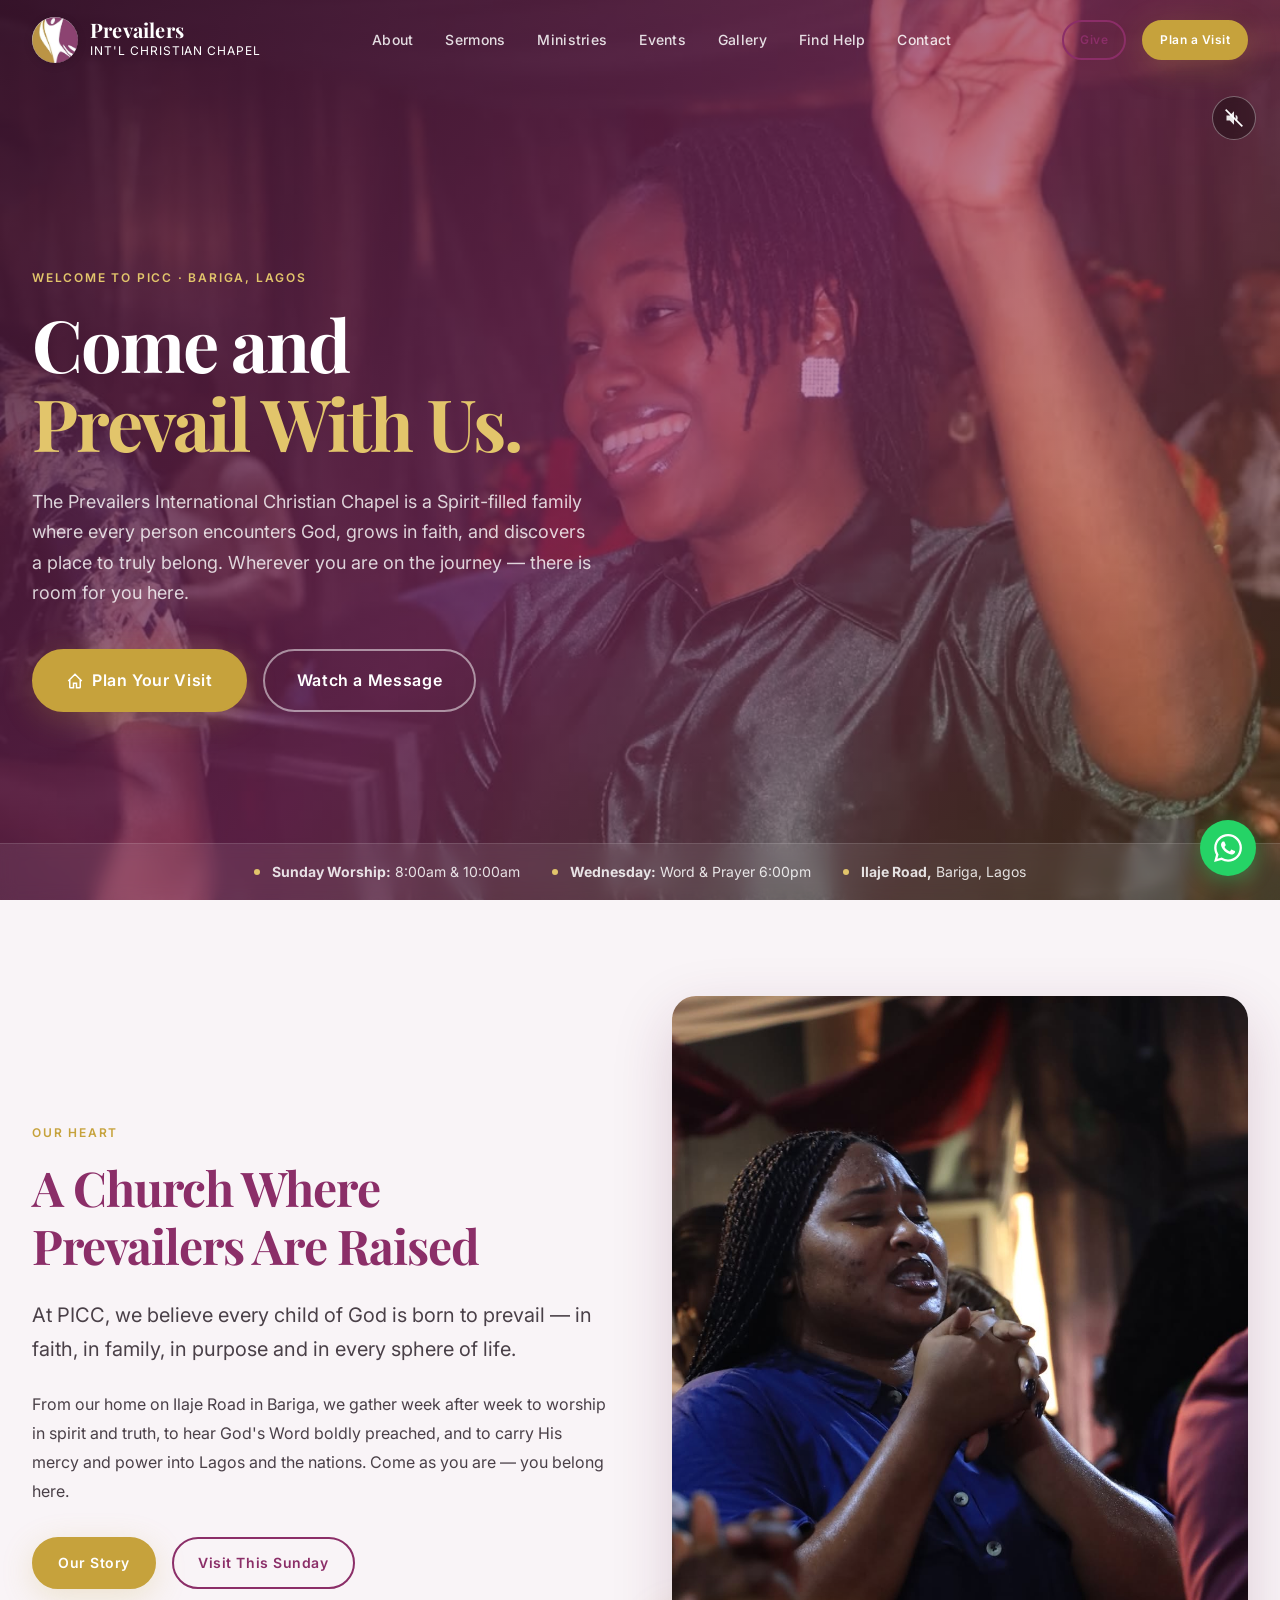
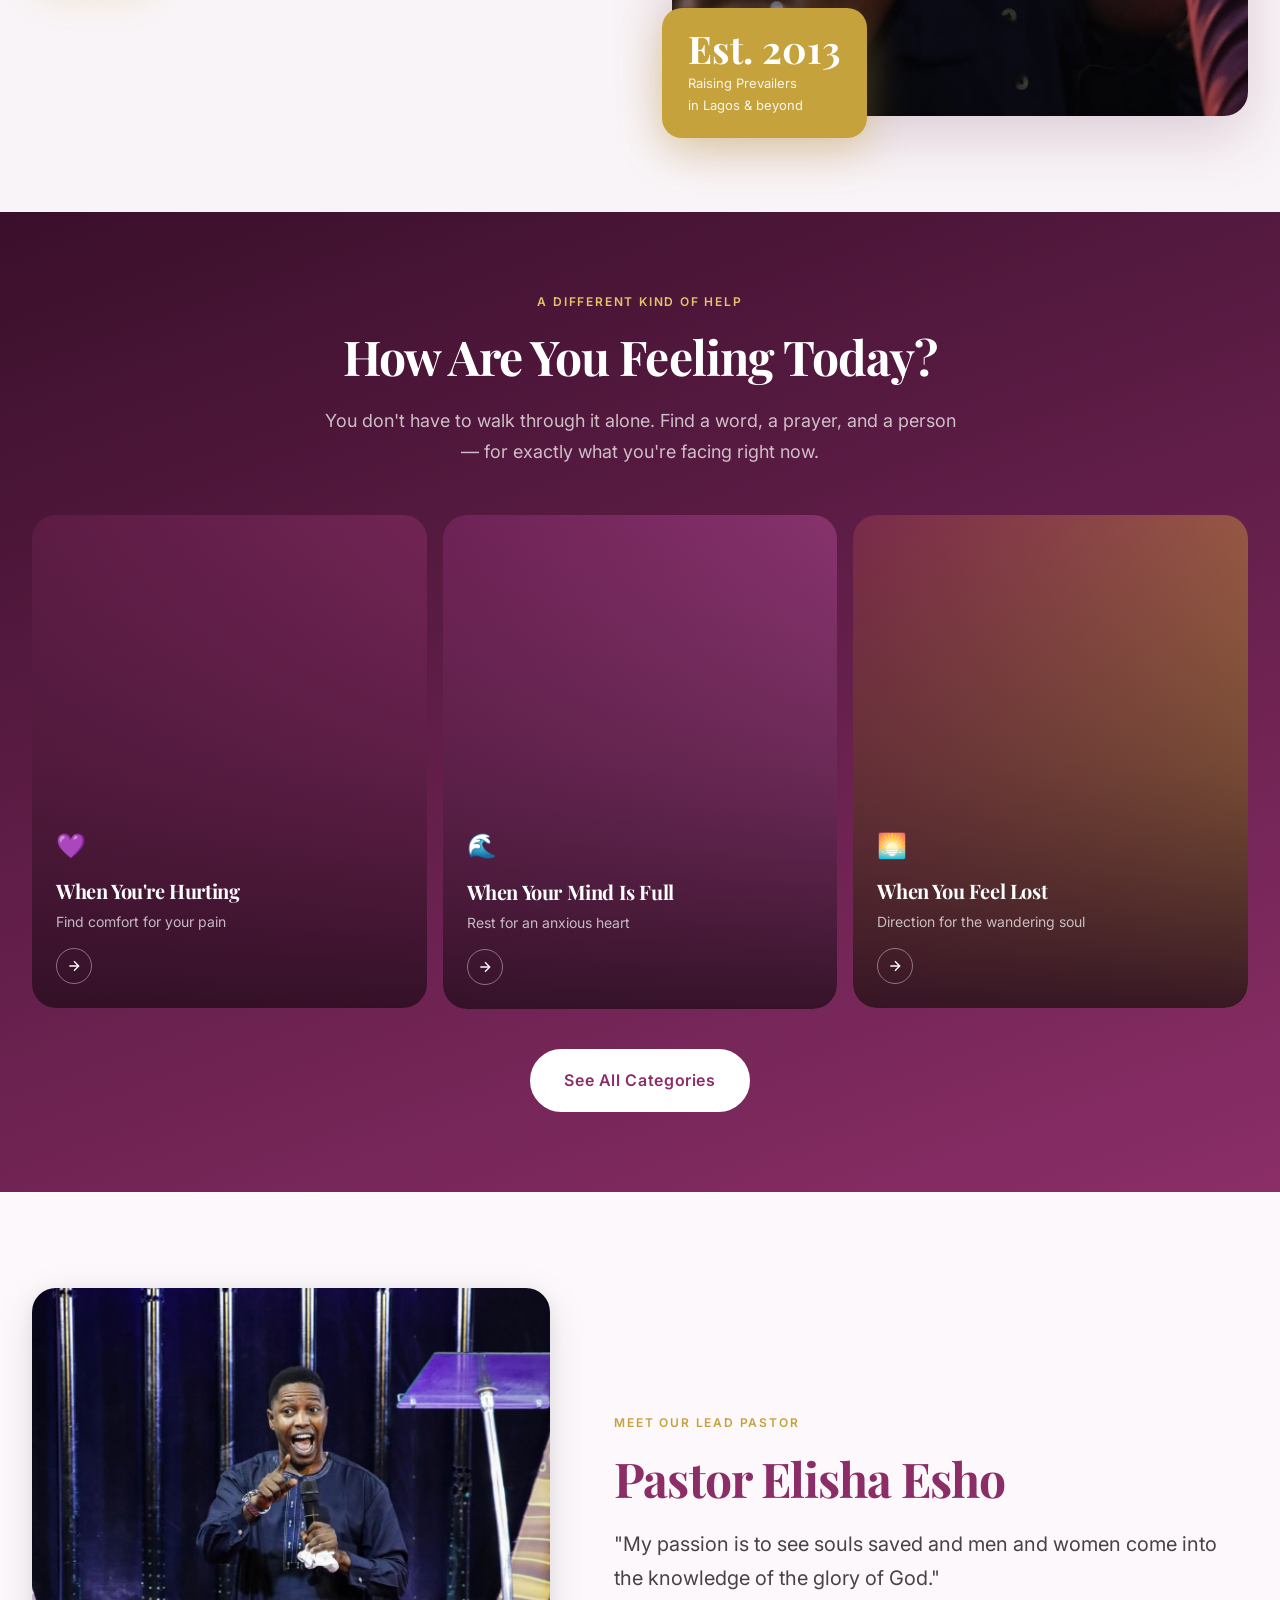
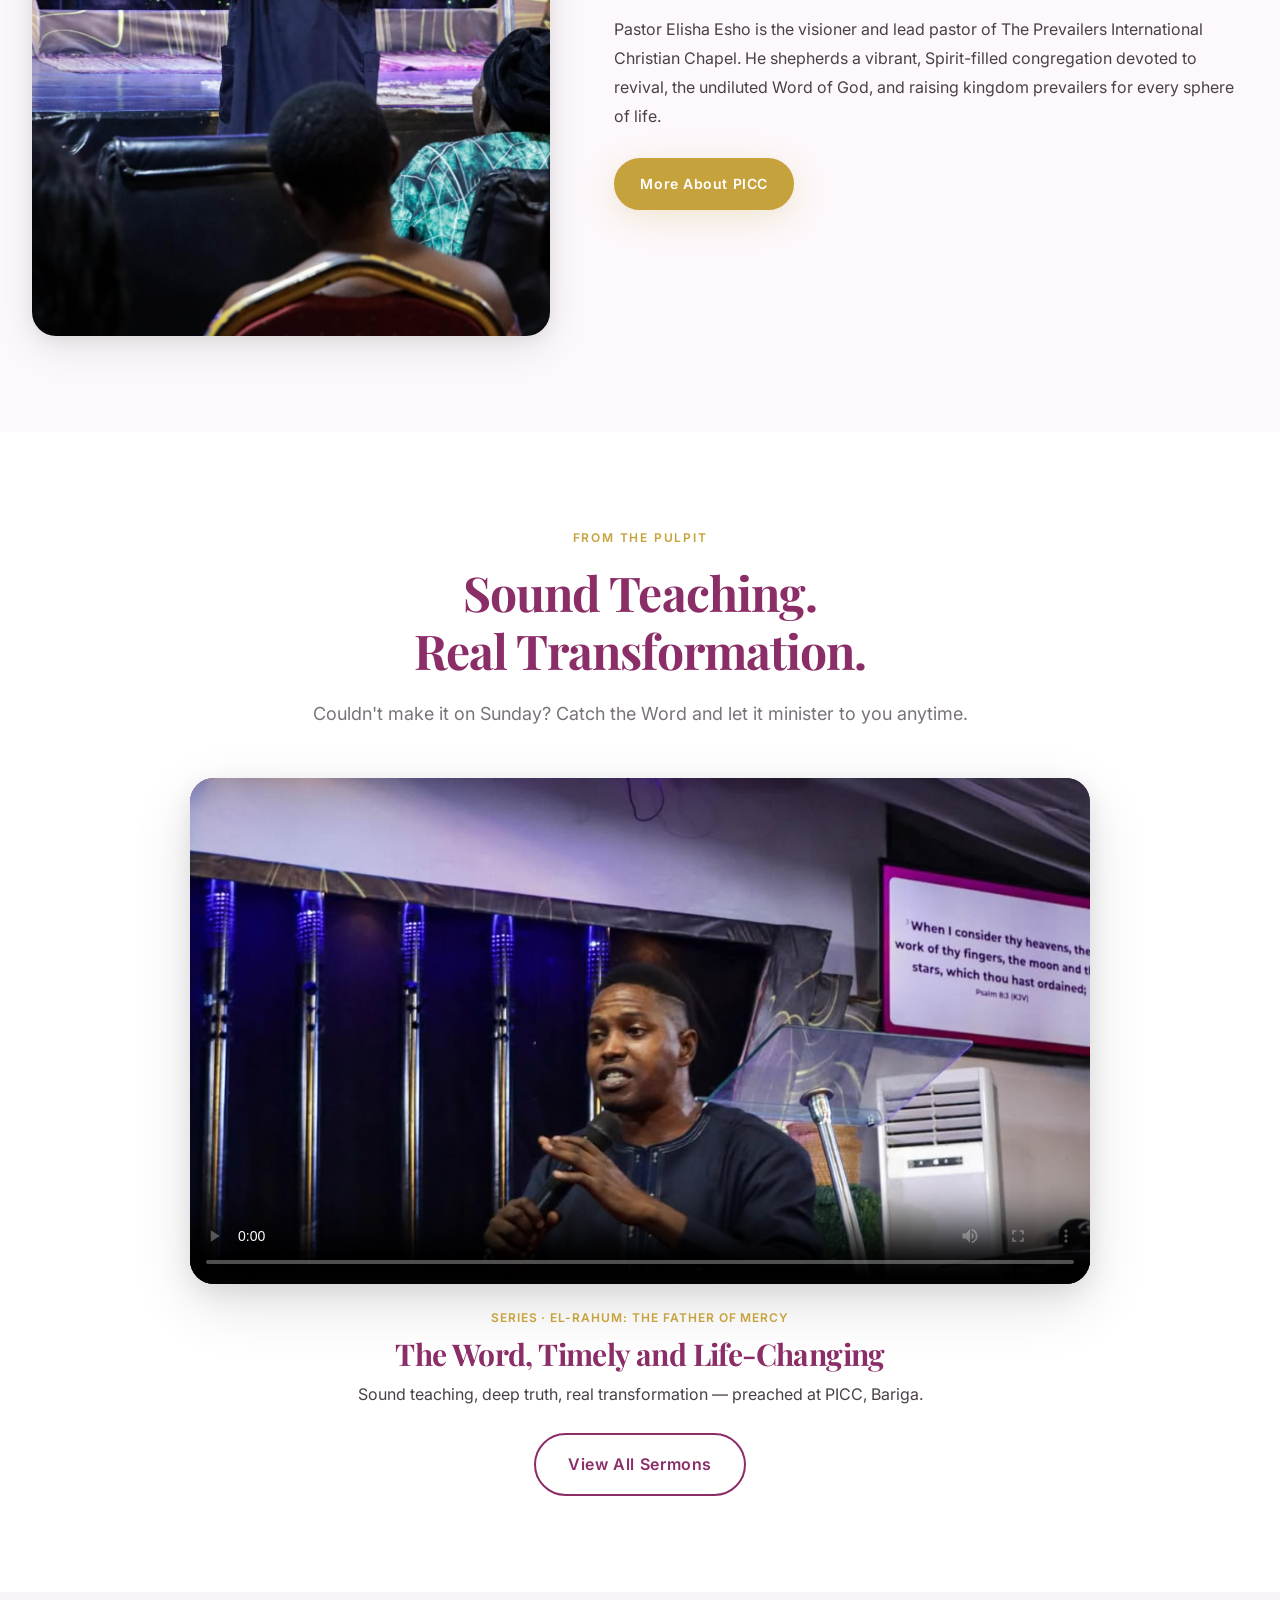
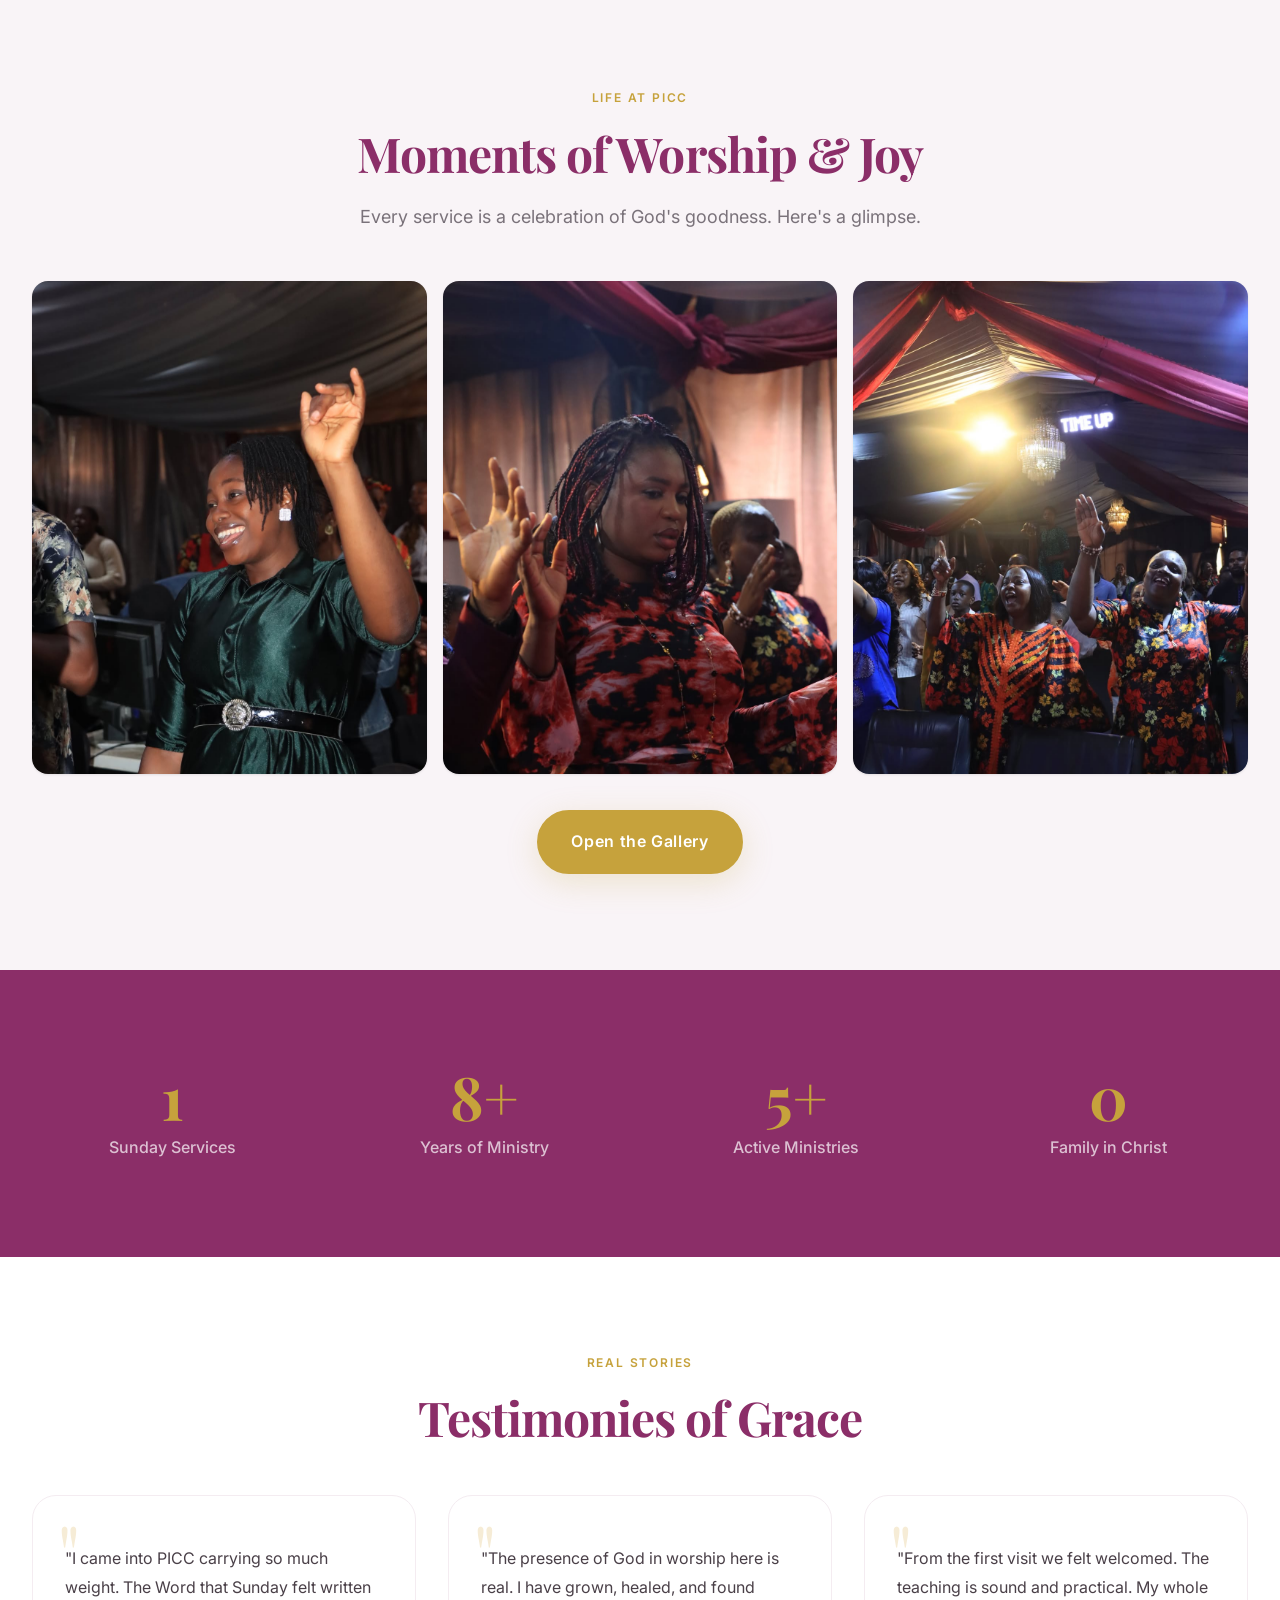
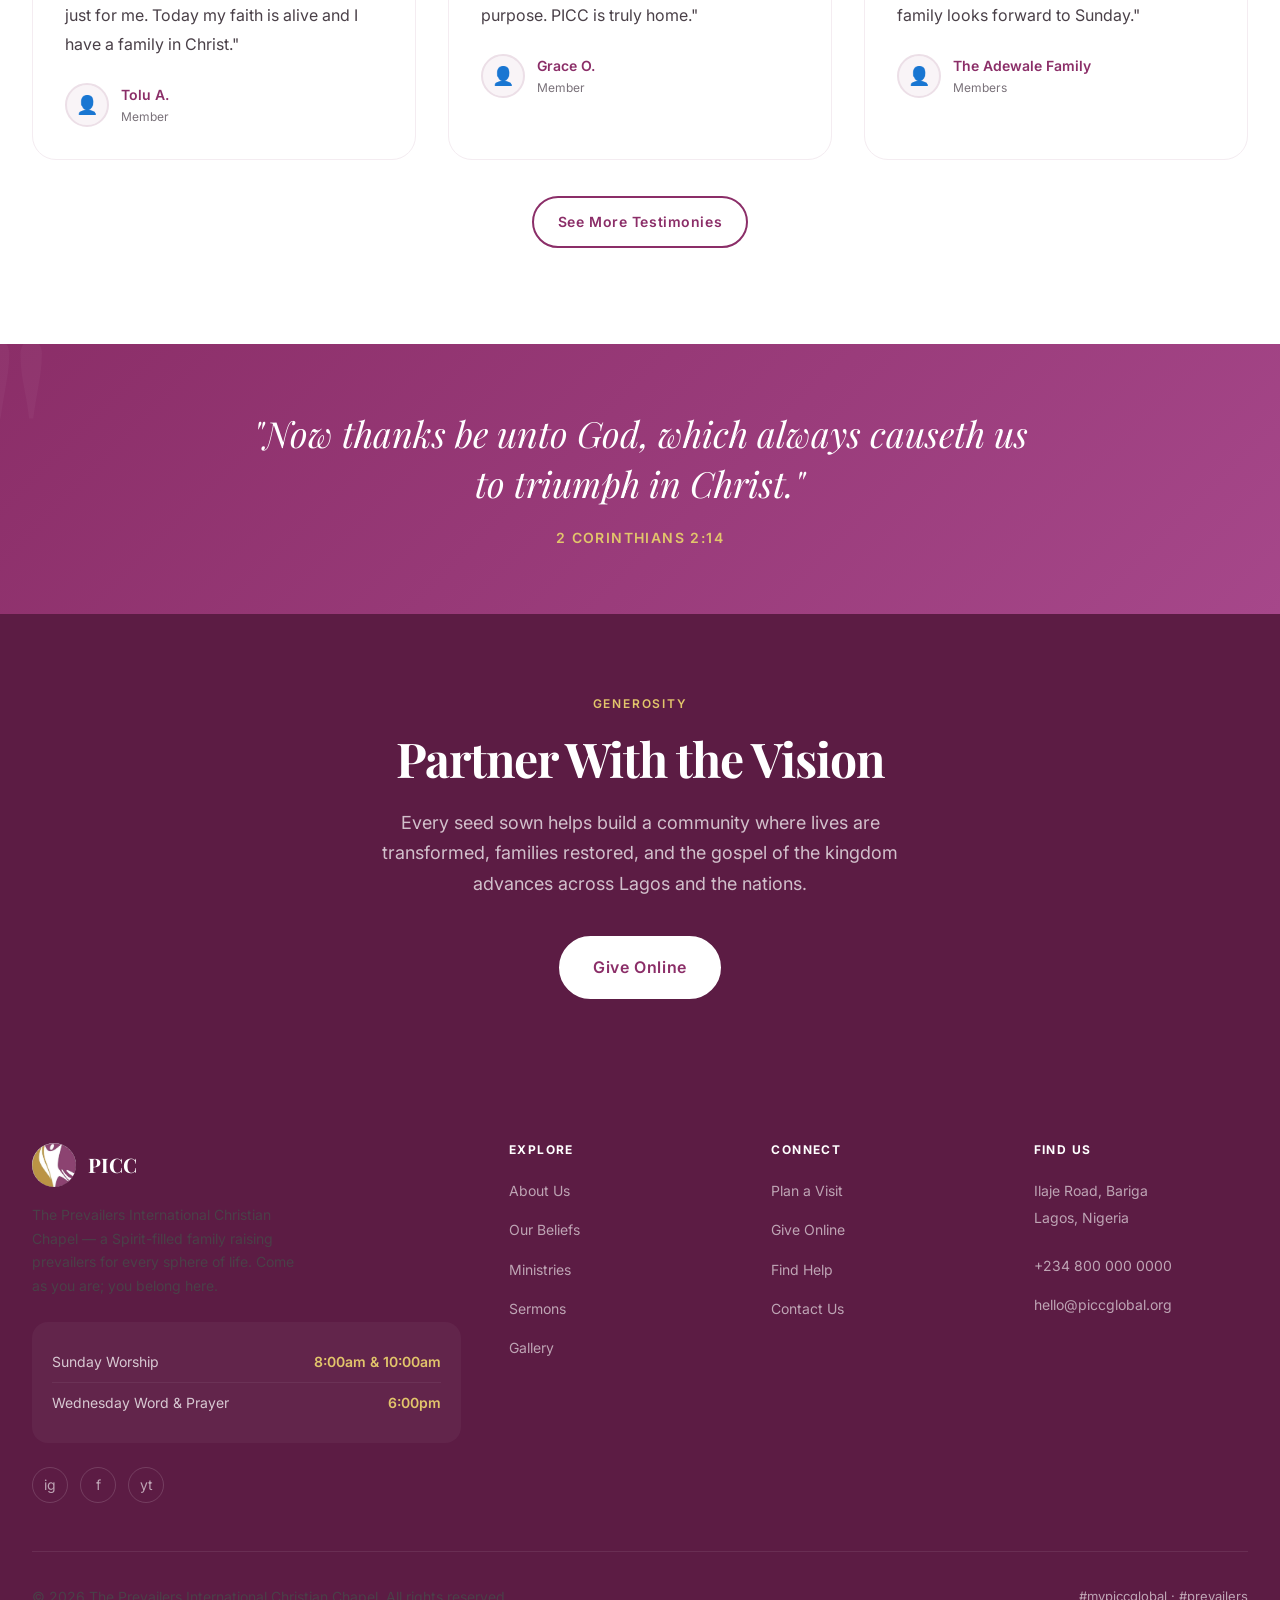
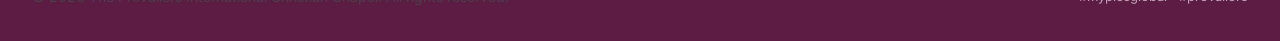
==== commit 196774db: "Remove incorrect co-pastor name/card; leadership now features Pastor Elisha Esho only" ====
--- a/index.html
+++ b/index.html
@@ -218,8 +218,7 @@
             </p>
             <p style="margin-bottom:28px;">
               Pastor Elisha Esho is the visioner and lead pastor of The Prevailers International
-              Christian Chapel, which he leads alongside his wife, Pastor Joyce Damilola-Dada.
-              Together they shepherd a vibrant, Spirit-filled congregation devoted to revival,
+              Christian Chapel. He shepherds a vibrant, Spirit-filled congregation devoted to revival,
               the undiluted Word of God, and raising kingdom prevailers for every sphere of life.
             </p>
             <a href="about.html" class="btn btn--primary">More About PICC</a>
--- a/css/style.css
+++ b/css/style.css
@@ -377,8 +377,7 @@
 }
 
 .nav__link--find-help {
-  color: var(--color-accent) !important;
-  font-weight: 600;
+  font-weight: 500;
 }
 
 .nav__actions {
@@ -456,8 +455,9 @@
 .mobile-nav__link:hover { color: var(--color-accent); }
 
 .mobile-nav__link--find-help {
-  color: var(--color-accent-light);
-}
+  color: rgba(255,255,255,0.85);
+}
+.mobile-nav__link--find-help:hover { color: var(--color-accent); }
 
 /* --------------------------------------------------------------------------
    6. BUTTONS & CTAs
